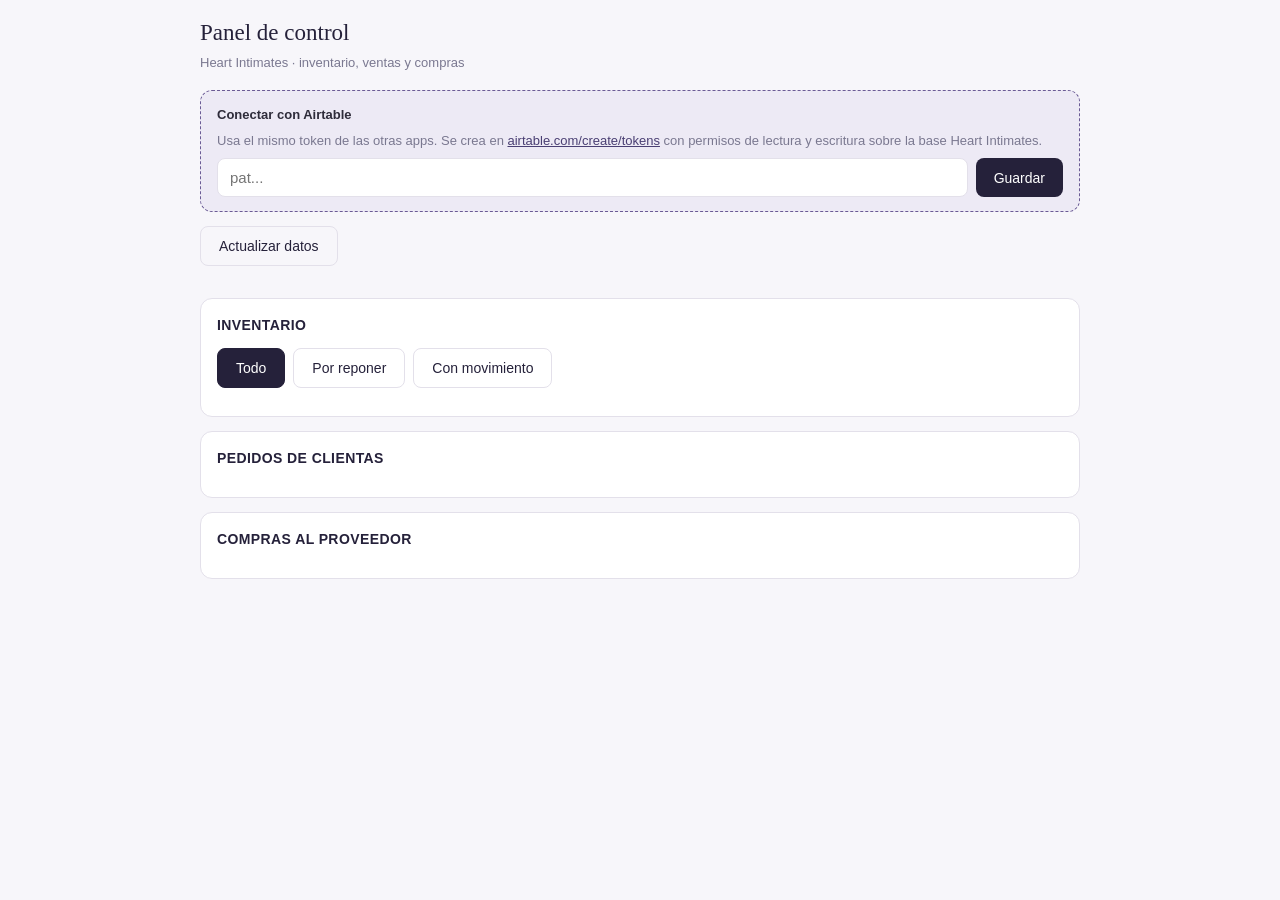
==== dashboard.html @ 81f51d05 "Add files via upload" ====
<!DOCTYPE html>
<html lang="es">
<head>
<meta charset="UTF-8">
<meta name="viewport" content="width=device-width, initial-scale=1">
<title>Heart Intimates — Panel de control</title>
<style>
  :root{
    --bg:#F7F6FA; --card:#FFF; --line:#E3E0EA; --dark:#25213A;
    --acc:#6B5B95; --acc-dk:#4A3F73; --txt:#2E2C3A; --mut:#7A7890;
    --ok:#3F7A5A; --okbg:#E4EFE8; --err:#B5504A; --errbg:#F9E7E5;
    --warn:#8A5A0E; --warnbg:#FCF0DA;
  }
  *{box-sizing:border-box}
  body{font-family:-apple-system,"Segoe UI",Roboto,sans-serif;background:var(--bg);
       color:var(--txt);margin:0;padding:16px;line-height:1.5;font-size:15px}
  .wrap{max-width:880px;margin:0 auto}
  h1{font-family:Georgia,serif;color:var(--dark);font-size:23px;margin:0 0 2px;font-weight:400}
  .sub{color:var(--mut);font-size:13px;margin:0 0 18px}
  h2{font-size:14px;font-weight:600;color:var(--dark);margin:0 0 12px;
     text-transform:uppercase;letter-spacing:.4px}
  .card{background:var(--card);border:1px solid var(--line);border-radius:12px;
        padding:16px;margin-bottom:14px}

  .msg{padding:12px;border-radius:8px;font-size:14px;margin-bottom:12px;display:none}
  .msg.ok{background:var(--okbg);color:var(--ok);display:block}
  .msg.err{background:var(--errbg);color:var(--err);display:block}
  .msg.info{background:#EDEAF5;color:var(--acc-dk);display:block}

  .config{background:#EDEAF5;border:1px dashed var(--acc);border-radius:12px;
          padding:14px 16px;margin-bottom:14px;font-size:13px}
  .config a{color:var(--acc-dk)}
  .config-row{display:flex;gap:8px;margin-top:8px}
  input{width:100%;padding:10px 12px;border:1px solid var(--line);
        border-radius:8px;font-size:15px;background:#fff}
  button{background:var(--dark);color:#fff;border:none;padding:11px 18px;
         border-radius:8px;font-size:14px;cursor:pointer}
  button:hover{background:var(--acc-dk)}
  button.alt{background:transparent;color:var(--dark);border:1px solid var(--line)}
  button.alt:hover{background:#F0EDF7}
  button.alt.on{background:var(--dark);color:#fff;border-color:var(--dark)}

  /* Tarjetas de indicadores principales */
  .kpis{display:grid;grid-template-columns:repeat(auto-fit,minmax(150px,1fr));gap:12px;margin-bottom:16px}
  .kpi{background:var(--card);border:1px solid var(--line);border-radius:12px;padding:14px 16px}
  .kpi small{display:block;color:var(--mut);font-size:12px;margin-bottom:3px}
  .kpi b{font-size:21px;color:var(--dark);font-weight:600;display:block;line-height:1.2}
  .kpi .nota{font-size:11.5px;color:var(--mut);margin-top:3px;display:block}
  .kpi.alerta b{color:var(--err)}

  table{width:100%;border-collapse:collapse;font-size:13.5px}
  th{text-align:left;padding:8px 6px;border-bottom:2px solid var(--line);
     color:var(--mut);font-weight:600;font-size:11px;text-transform:uppercase}
  th.num,td.num{text-align:right}
  td{padding:9px 6px;border-bottom:1px solid var(--line)}
  tr.bajo td{background:var(--warnbg)}
  tr.agotado td{background:var(--errbg)}
  .sku{font-family:monospace;font-size:11.5px;color:var(--mut)}
  .pill{display:inline-block;font-size:11px;padding:2px 8px;border-radius:20px;font-weight:600}
  .pill.ok{background:var(--okbg);color:var(--ok)}
  .pill.warn{background:var(--warnbg);color:var(--warn)}
  .pill.err{background:var(--errbg);color:var(--err)}
  .pill.neutro{background:#EDEAF5;color:var(--acc-dk)}

  /* Barra proporcional para comparar valores dentro de una tabla */
  .barra-bg{background:#EFEDF4;border-radius:3px;height:6px;overflow:hidden;margin-top:4px}
  .barra-fill{background:var(--acc);height:100%;border-radius:3px}
  .barra-fill.neg{background:var(--err)}

  .filtros{display:flex;gap:8px;flex-wrap:wrap;margin-bottom:12px}
  .vacio{color:var(--mut);font-size:14px;text-align:center;padding:22px}
  .scroll{overflow-x:auto}
</style>
</head>
<body>
<div class="wrap">

<h1>Panel de control</h1>
<p class="sub">Heart Intimates · inventario, ventas y compras</p>

<div id="msg" class="msg"></div>

<div id="config" class="config">
  <b>Conectar con Airtable</b> <span id="badge"></span>
  <p style="margin:6px 0 0;color:var(--mut)">
    Usa el mismo token de las otras apps. Se crea en
    <a href="https://airtable.com/create/tokens" target="_blank">airtable.com/create/tokens</a>
    con permisos de lectura y escritura sobre la base Heart Intimates.
  </p>
  <div class="config-row">
    <input id="token" type="password" placeholder="pat...">
    <button onclick="guardarToken()">Guardar</button>
  </div>
</div>

<div style="display:flex;gap:8px;margin-bottom:16px">
  <button class="alt" onclick="cargarTodo()">Actualizar datos</button>
</div>

<!-- Indicadores principales -->
<div class="kpis" id="kpis"></div>

<!-- Inventario -->
<div class="card">
  <h2>Inventario</h2>
  <div class="filtros">
    <button class="alt on" id="f-todo" onclick="filtrar('todo')">Todo</button>
    <button class="alt" id="f-reponer" onclick="filtrar('reponer')">Por reponer</button>
    <button class="alt" id="f-movimiento" onclick="filtrar('movimiento')">Con movimiento</button>
  </div>
  <div class="scroll"><div id="tabla-inv"></div></div>
</div>

<!-- Pedidos de clientas -->
<div class="card">
  <h2>Pedidos de clientas</h2>
  <div class="scroll"><div id="tabla-ped"></div></div>
</div>

<!-- Compras al proveedor -->
<div class="card">
  <h2>Compras al proveedor</h2>
  <div class="scroll"><div id="tabla-com"></div></div>
</div>

</div>

<script>
/*
  PANEL DE CONTROL
  Solo lee datos de Airtable, no escribe nada. Todos los calculos de stock,
  margen y rentabilidad vienen ya resueltos por las formulas de la base.
*/
const BASE_ID = "appBVPFSRXvHnoS96";
const T_VARIANTES = "tblmmlhQOKmrLh44m";
const T_PEDIDOS   = "tblZyQ9HNNQIRsimF";
const T_COMPRAS   = "tblum45OxxlHknTRz";

let VARIANTES = [], PEDIDOS = [], COMPRAS = [];
let filtroActual = 'todo';

function getToken(){ return localStorage.getItem('airtable_token') || ''; }

function guardarToken(){
  const t = document.getElementById('token').value.trim();
  if(!t.startsWith('pat')){ aviso('El token debe empezar con "pat".','err'); return; }
  localStorage.setItem('airtable_token', t);
  document.getElementById('token').value = '';
  actualizarBadge();
  cargarTodo();
}

function actualizarBadge(){
  const b = document.getElementById('badge');
  const cfg = document.getElementById('config');
  if(getToken()){
    b.innerHTML = '<span class="pill ok">Conectado</span>';
    cfg.style.display = 'none';
  } else {
    b.textContent = '';
    cfg.style.display = 'block';
  }
}

function aviso(txt, tipo){
  const m = document.getElementById('msg');
  m.textContent = txt;
  m.className = 'msg ' + tipo;
}

const money = n => '$' + Math.round(n||0).toLocaleString('es-CO');

// Trae todos los registros de una tabla, siguiendo la paginacion de Airtable
async function traerTodo(tabla, campos){
  let registros = [], offset = '';
  do {
    const q = '?pageSize=100' +
      campos.map(c => '&fields%5B%5D=' + encodeURIComponent(c)).join('') +
      (offset ? '&offset=' + offset : '');
    const r = await fetch(`https://api.airtable.com/v0/${BASE_ID}/${tabla}${q}`, {
      headers: { 'Authorization': 'Bearer ' + getToken() }
    });
    if(!r.ok){
      const e = await r.json().catch(()=>({}));
      throw new Error(e.error?.message || ('Error ' + r.status));
    }
    const data = await r.json();
    registros = registros.concat(data.records);
    offset = data.offset || '';
  } while(offset);
  return registros;
}

async function cargarTodo(){
  if(!getToken()){ aviso('Conecta tu token para ver los datos.','err'); return; }
  aviso('Cargando datos...','info');
  try{
    const [v, p, c] = await Promise.all([
      traerTodo(T_VARIANTES, ['SKU variante','Color','Stock disponible','Alerta stock bajo',
        'Total comprado','Total vendido','Ingresos generados','Costo invertido','Margen generado']),
      traerTodo(T_PEDIDOS, ['Numero de pedido','Cliente','Canal','Estado','Fecha',
        'Total pedido','Margen del pedido','Margen % del pedido']),
      traerTodo(T_COMPRAS, ['Numero de compra','Proveedor','Estado','Fecha del pedido','Total compra'])
    ]);
    VARIANTES = v.map(r => ({ id:r.id, ...r.fields }));
    PEDIDOS   = p.map(r => ({ id:r.id, ...r.fields }));
    COMPRAS   = c.map(r => ({ id:r.id, ...r.fields }));
    render();
    aviso('Datos actualizados.','ok');
  } catch(e){
    aviso('No se pudieron cargar los datos: ' + e.message,'err');
  }
}

function render(){
  renderKPIs();
  renderInventario();
  renderPedidos();
  renderCompras();
}

function renderKPIs(){
  const unidades  = VARIANTES.reduce((s,v)=> s + (v['Stock disponible']||0), 0);
  const invertido = VARIANTES.reduce((s,v)=> s + (v['Costo invertido']||0), 0);
  const vendido   = VARIANTES.reduce((s,v)=> s + (v['Total vendido']||0), 0);
  const comprado  = VARIANTES.reduce((s,v)=> s + (v['Total comprado']||0), 0);
  const ingresos  = VARIANTES.reduce((s,v)=> s + (v['Ingresos generados']||0), 0);
  const margen    = VARIANTES.reduce((s,v)=> s + (v['Margen generado']||0), 0);

  // Valor del inventario que aun no se ha vendido, al costo
  const valorStock = VARIANTES.reduce((s,v)=>{
    const comp = v['Total comprado']||0;
    if(!comp) return s;
    const costoUnit = (v['Costo invertido']||0) / comp;
    return s + costoUnit * (v['Stock disponible']||0);
  }, 0);

  const porReponer = VARIANTES.filter(v =>
    (v['Total comprado']||0) > 0 && (v['Stock disponible']||0) <= (v['Alerta stock bajo']||0)
  ).length;

  const rotacion = comprado ? Math.round(vendido/comprado*100) : 0;
  const margenPct = ingresos ? Math.round(margen/ingresos*100) : 0;
  const recuperado = invertido ? Math.round(ingresos/invertido*100) : 0;

  document.getElementById('kpis').innerHTML = `
    <div class="kpi"><small>Valor del inventario</small><b>${money(valorStock)}</b>
      <span class="nota">${unidades} unidades al costo</span></div>
    <div class="kpi"><small>Invertido en compras</small><b>${money(invertido)}</b>
      <span class="nota">${comprado} unidades recibidas</span></div>
    <div class="kpi"><small>Ingresos por ventas</small><b>${money(ingresos)}</b>
      <span class="nota">${recuperado}% de lo invertido</span></div>
    <div class="kpi"><small>Margen generado</small><b>${money(margen)}</b>
      <span class="nota">${margenPct}% sobre ventas</span></div>
    <div class="kpi"><small>Rotación</small><b>${rotacion}%</b>
      <span class="nota">${vendido} de ${comprado} vendidas</span></div>
    <div class="kpi ${porReponer?'alerta':''}"><small>Por reponer</small><b>${porReponer}</b>
      <span class="nota">variantes en nivel de alerta</span></div>
  `;
}

function filtrar(f){
  filtroActual = f;
  ['todo','reponer','movimiento'].forEach(x =>
    document.getElementById('f-'+x).classList.toggle('on', x===f));
  renderInventario();
}

function renderInventario(){
  let lista = [...VARIANTES];
  if(filtroActual === 'reponer'){
    lista = lista.filter(v => (v['Total comprado']||0) > 0 &&
      (v['Stock disponible']||0) <= (v['Alerta stock bajo']||0));
  } else if(filtroActual === 'movimiento'){
    lista = lista.filter(v => (v['Total comprado']||0) > 0 || (v['Total vendido']||0) > 0);
  }

  // Ordena por margen generado, de mayor a menor
  lista.sort((a,b) => (b['Margen generado']||0) - (a['Margen generado']||0));

  const cont = document.getElementById('tabla-inv');
  if(!lista.length){ cont.innerHTML = '<p class="vacio">Nada que mostrar con este filtro.</p>'; return; }

  const maxMargen = Math.max(...lista.map(v => v['Margen generado']||0), 1);

  cont.innerHTML = `<table><thead><tr>
      <th>Variante</th><th class="num">Stock</th><th class="num">Comprado</th>
      <th class="num">Vendido</th><th class="num">Ingresos</th><th class="num">Margen</th>
    </tr></thead><tbody>` +
    lista.map(v => {
      const stock = v['Stock disponible']||0;
      const comp  = v['Total comprado']||0;
      const alerta = v['Alerta stock bajo']||0;
      const margen = v['Margen generado']||0;
      const clase = comp === 0 ? '' : (stock <= 0 ? 'agotado' : (stock <= alerta ? 'bajo' : ''));
      const ancho = Math.abs(margen)/maxMargen*100;
      return `<tr class="${clase}">
        <td><b>${v['Color']||'—'}</b><div class="sku">${v['SKU variante']||''}</div></td>
        <td class="num"><b>${stock}</b>${comp && stock<=alerta ? '<div class="sku" style="color:var(--err)">reponer</div>' : ''}</td>
        <td class="num">${comp||'—'}</td>
        <td class="num">${v['Total vendido']||'—'}</td>
        <td class="num">${v['Ingresos generados'] ? money(v['Ingresos generados']) : '—'}</td>
        <td class="num">${margen ? money(margen) : '—'}
          ${margen ? `<div class="barra-bg"><div class="barra-fill ${margen<0?'neg':''}" style="width:${ancho}%"></div></div>` : ''}</td>
      </tr>`;
    }).join('') + '</tbody></table>';
}

function renderPedidos(){
  const cont = document.getElementById('tabla-ped');
  if(!PEDIDOS.length){ cont.innerHTML = '<p class="vacio">Todavía no hay pedidos registrados.</p>'; return; }

  const lista = [...PEDIDOS].sort((a,b) => (b['Fecha']||'').localeCompare(a['Fecha']||''));

  const colorEstado = e => ({
    'Nuevo':'neutro','Pago confirmado':'warn','Empacado':'warn',
    'Enviado':'ok','Entregado':'ok','Cancelado':'err'
  }[e] || 'neutro');

  cont.innerHTML = `<table><thead><tr>
      <th>Pedido</th><th>Cliente</th><th>Canal</th><th>Estado</th>
      <th class="num">Total</th><th class="num">Margen</th>
    </tr></thead><tbody>` +
    lista.map(p => {
      const pct = p['Margen % del pedido'];
      return `<tr>
        <td><b>${p['Numero de pedido']||'—'}</b><div class="sku">${p['Fecha']||''}</div></td>
        <td>${p['Cliente']||'—'}</td>
        <td>${p['Canal']||'—'}</td>
        <td><span class="pill ${colorEstado(p['Estado'])}">${p['Estado']||'—'}</span></td>
        <td class="num">${money(p['Total pedido'])}</td>
        <td class="num">${money(p['Margen del pedido'])}
          ${pct ? `<div class="sku">${Math.round(pct)}%</div>` : ''}</td>
      </tr>`;
    }).join('') + '</tbody></table>';
}

function renderCompras(){
  const cont = document.getElementById('tabla-com');
  if(!COMPRAS.length){ cont.innerHTML = '<p class="vacio">Todavía no hay compras registradas.</p>'; return; }

  const lista = [...COMPRAS].sort((a,b) =>
    (b['Fecha del pedido']||'').localeCompare(a['Fecha del pedido']||''));

  const colorEstado = e => ({
    'Cotizado':'neutro','Pedido':'warn','Pagado':'warn',
    'Recibido':'ok','Cancelado':'err'
  }[e] || 'neutro');

  cont.innerHTML = `<table><thead><tr>
      <th>Compra</th><th>Proveedor</th><th>Estado</th><th class="num">Total</th>
    </tr></thead><tbody>` +
    lista.map(c => `<tr>
      <td><b>${c['Numero de compra']||'—'}</b><div class="sku">${c['Fecha del pedido']||''}</div></td>
      <td>${c['Proveedor']||'—'}</td>
      <td><span class="pill ${colorEstado(c['Estado'])}">${c['Estado']||'—'}</span></td>
      <td class="num">${money(c['Total compra'])}</td>
    </tr>`).join('') + '</tbody></table>';
}

actualizarBadge();
if(getToken()) cargarTodo();
</script>
</body>
</html>
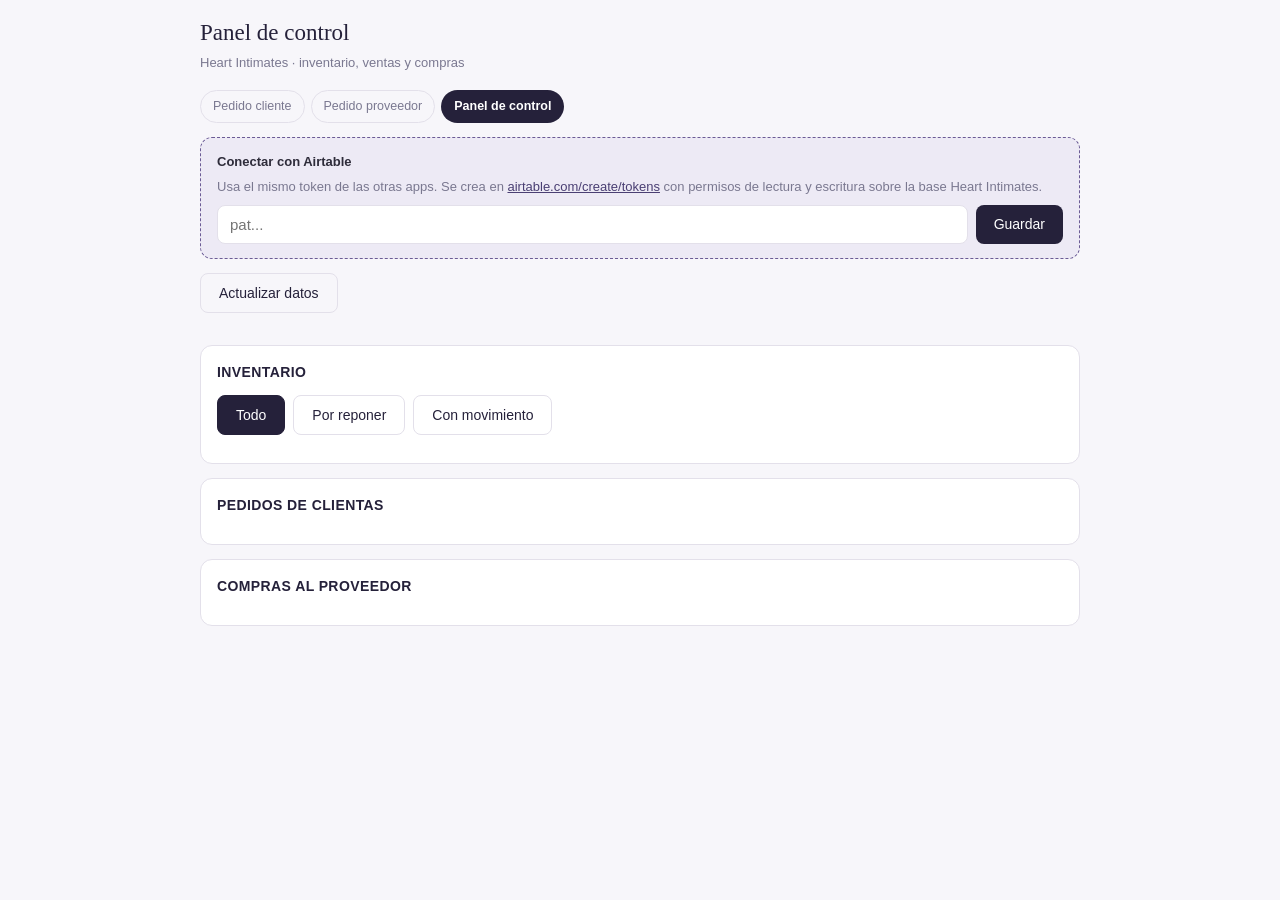
==== commit df46aa6a: "Add files via upload" ====
--- a/dashboard.html
+++ b/dashboard.html
@@ -70,6 +70,10 @@
   .filtros{display:flex;gap:8px;flex-wrap:wrap;margin-bottom:12px}
   .vacio{color:var(--mut);font-size:14px;text-align:center;padding:22px}
   .scroll{overflow-x:auto}
+  .nav{display:flex;gap:6px;margin-bottom:14px;flex-wrap:wrap}
+  .nav a{font-size:12.5px;padding:6px 12px;border-radius:20px;text-decoration:none;
+         border:1px solid var(--line);color:var(--mut)}
+  .nav a.activo{background:var(--dark,var(--plum));color:#fff;border-color:transparent;font-weight:600}
 </style>
 </head>
 <body>
@@ -77,6 +81,7 @@
 
 <h1>Panel de control</h1>
 <p class="sub">Heart Intimates · inventario, ventas y compras</p>
+<div class="nav"><a href="index.html">Pedido cliente</a><a href="pedido-proveedor.html">Pedido proveedor</a><a href="dashboard.html" class="activo">Panel de control</a></div>
 
 <div id="msg" class="msg"></div>
 
@@ -330,7 +335,7 @@
         <td><span class="pill ${colorEstado(p['Estado'])}">${p['Estado']||'—'}</span></td>
         <td class="num">${money(p['Total pedido'])}</td>
         <td class="num">${money(p['Margen del pedido'])}
-          ${pct ? `<div class="sku">${Math.round(pct)}%</div>` : ''}</td>
+          ${pct ? `<div class="sku">${Math.round(pct*100)}%</div>` : ''}</td>
       </tr>`;
     }).join('') + '</tbody></table>';
 }
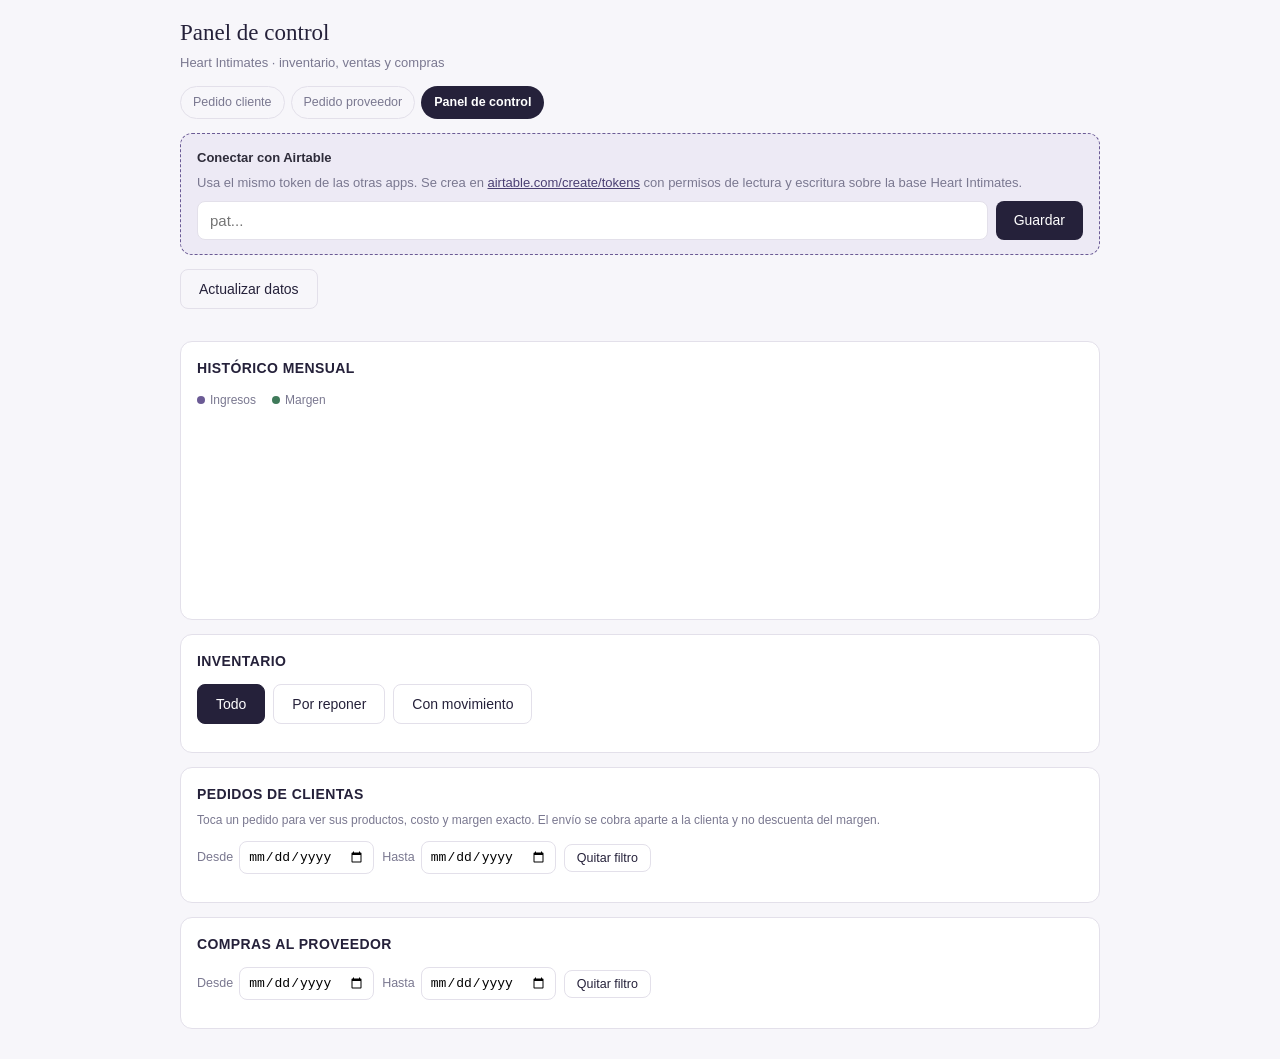
==== commit 4160db81: "Add files via upload" ====
--- a/dashboard.html
+++ b/dashboard.html
@@ -14,13 +14,18 @@
   *{box-sizing:border-box}
   body{font-family:-apple-system,"Segoe UI",Roboto,sans-serif;background:var(--bg);
        color:var(--txt);margin:0;padding:16px;line-height:1.5;font-size:15px}
-  .wrap{max-width:880px;margin:0 auto}
+  .wrap{max-width:920px;margin:0 auto}
   h1{font-family:Georgia,serif;color:var(--dark);font-size:23px;margin:0 0 2px;font-weight:400}
-  .sub{color:var(--mut);font-size:13px;margin:0 0 18px}
+  .sub{color:var(--mut);font-size:13px;margin:0 0 14px}
   h2{font-size:14px;font-weight:600;color:var(--dark);margin:0 0 12px;
      text-transform:uppercase;letter-spacing:.4px}
   .card{background:var(--card);border:1px solid var(--line);border-radius:12px;
         padding:16px;margin-bottom:14px}
+
+  .nav{display:flex;gap:6px;margin-bottom:14px;flex-wrap:wrap}
+  .nav a{font-size:12.5px;padding:6px 12px;border-radius:20px;text-decoration:none;
+         border:1px solid var(--line);color:var(--mut)}
+  .nav a.activo{background:var(--dark);color:#fff;border-color:transparent;font-weight:600}
 
   .msg{padding:12px;border-radius:8px;font-size:14px;margin-bottom:12px;display:none}
   .msg.ok{background:var(--okbg);color:var(--ok);display:block}
@@ -39,14 +44,19 @@
   button.alt{background:transparent;color:var(--dark);border:1px solid var(--line)}
   button.alt:hover{background:#F0EDF7}
   button.alt.on{background:var(--dark);color:#fff;border-color:var(--dark)}
-
-  /* Tarjetas de indicadores principales */
+  button.mini{width:auto;padding:6px 12px;font-size:12.5px}
+
   .kpis{display:grid;grid-template-columns:repeat(auto-fit,minmax(150px,1fr));gap:12px;margin-bottom:16px}
   .kpi{background:var(--card);border:1px solid var(--line);border-radius:12px;padding:14px 16px}
   .kpi small{display:block;color:var(--mut);font-size:12px;margin-bottom:3px}
   .kpi b{font-size:21px;color:var(--dark);font-weight:600;display:block;line-height:1.2}
   .kpi .nota{font-size:11.5px;color:var(--mut);margin-top:3px;display:block}
   .kpi.alerta b{color:var(--err)}
+
+  .grafico-cont{overflow-x:auto}
+  .grafico-leyenda{display:flex;gap:16px;font-size:12px;color:var(--mut);margin-bottom:8px}
+  .grafico-leyenda span{display:flex;align-items:center;gap:5px}
+  .dot{width:8px;height:8px;border-radius:50%;display:inline-block}
 
   table{width:100%;border-collapse:collapse;font-size:13.5px}
   th{text-align:left;padding:8px 6px;border-bottom:2px solid var(--line);
@@ -62,18 +72,23 @@
   .pill.err{background:var(--errbg);color:var(--err)}
   .pill.neutro{background:#EDEAF5;color:var(--acc-dk)}
 
-  /* Barra proporcional para comparar valores dentro de una tabla */
   .barra-bg{background:#EFEDF4;border-radius:3px;height:6px;overflow:hidden;margin-top:4px}
   .barra-fill{background:var(--acc);height:100%;border-radius:3px}
   .barra-fill.neg{background:var(--err)}
 
-  .filtros{display:flex;gap:8px;flex-wrap:wrap;margin-bottom:12px}
+  .filtros{display:flex;gap:8px;flex-wrap:wrap;margin-bottom:12px;align-items:center}
+  .filtros .fecha{display:flex;gap:6px;align-items:center;font-size:12.5px;color:var(--mut)}
+  .filtros .fecha input{width:auto;padding:7px 8px;font-size:13px}
   .vacio{color:var(--mut);font-size:14px;text-align:center;padding:22px}
   .scroll{overflow-x:auto}
-  .nav{display:flex;gap:6px;margin-bottom:14px;flex-wrap:wrap}
-  .nav a{font-size:12.5px;padding:6px 12px;border-radius:20px;text-decoration:none;
-         border:1px solid var(--line);color:var(--mut)}
-  .nav a.activo{background:var(--dark,var(--plum));color:#fff;border-color:transparent;font-weight:600}
+
+  .fila-pedido{cursor:pointer}
+  .fila-pedido:hover td{background:#F9F8FC}
+  .detalle-pedido td{background:#FAFAFC;padding:0}
+  .detalle-pedido table{margin:6px 10px 10px}
+  .detalle-pedido th{font-size:10px}
+  .chev{display:inline-block;transition:transform .15s;color:var(--mut);margin-right:4px}
+  .chev.abierto{transform:rotate(90deg)}
 </style>
 </head>
 <body>
@@ -81,7 +96,11 @@
 
 <h1>Panel de control</h1>
 <p class="sub">Heart Intimates · inventario, ventas y compras</p>
-<div class="nav"><a href="index.html">Pedido cliente</a><a href="pedido-proveedor.html">Pedido proveedor</a><a href="dashboard.html" class="activo">Panel de control</a></div>
+<div class="nav">
+  <a href="index.html">Pedido cliente</a>
+  <a href="pedido-proveedor.html">Pedido proveedor</a>
+  <a href="dashboard.html" class="activo">Panel de control</a>
+</div>
 
 <div id="msg" class="msg"></div>
 
@@ -102,10 +121,17 @@
   <button class="alt" onclick="cargarTodo()">Actualizar datos</button>
 </div>
 
-<!-- Indicadores principales -->
 <div class="kpis" id="kpis"></div>
 
-<!-- Inventario -->
+<div class="card">
+  <h2>Histórico mensual</h2>
+  <div class="grafico-leyenda">
+    <span><i class="dot" style="background:var(--acc)"></i> Ingresos</span>
+    <span><i class="dot" style="background:var(--ok)"></i> Margen</span>
+  </div>
+  <div class="grafico-cont"><svg id="grafico" width="100%" height="180"></svg></div>
+</div>
+
 <div class="card">
   <h2>Inventario</h2>
   <div class="filtros">
@@ -116,33 +142,42 @@
   <div class="scroll"><div id="tabla-inv"></div></div>
 </div>
 
-<!-- Pedidos de clientas -->
 <div class="card">
   <h2>Pedidos de clientas</h2>
+  <p style="font-size:12px;color:var(--mut);margin:-6px 0 12px">
+    Toca un pedido para ver sus productos, costo y margen exacto. El envío se cobra
+    aparte a la clienta y no descuenta del margen.
+  </p>
+  <div class="filtros">
+    <div class="fecha">Desde <input type="date" id="ped-desde" onchange="renderPedidos()"></div>
+    <div class="fecha">Hasta <input type="date" id="ped-hasta" onchange="renderPedidos()"></div>
+    <button class="alt mini" onclick="limpiarFechas('ped')">Quitar filtro</button>
+  </div>
   <div class="scroll"><div id="tabla-ped"></div></div>
 </div>
 
-<!-- Compras al proveedor -->
 <div class="card">
   <h2>Compras al proveedor</h2>
+  <div class="filtros">
+    <div class="fecha">Desde <input type="date" id="com-desde" onchange="renderCompras()"></div>
+    <div class="fecha">Hasta <input type="date" id="com-hasta" onchange="renderCompras()"></div>
+    <button class="alt mini" onclick="limpiarFechas('com')">Quitar filtro</button>
+  </div>
   <div class="scroll"><div id="tabla-com"></div></div>
 </div>
 
 </div>
 
 <script>
-/*
-  PANEL DE CONTROL
-  Solo lee datos de Airtable, no escribe nada. Todos los calculos de stock,
-  margen y rentabilidad vienen ya resueltos por las formulas de la base.
-*/
 const BASE_ID = "appBVPFSRXvHnoS96";
 const T_VARIANTES = "tblmmlhQOKmrLh44m";
 const T_PEDIDOS   = "tblZyQ9HNNQIRsimF";
 const T_COMPRAS   = "tblum45OxxlHknTRz";
-
-let VARIANTES = [], PEDIDOS = [], COMPRAS = [];
+const T_DETALLE_VENTA = "tblOrV8Cva3DDxb09";
+
+let VARIANTES = [], PEDIDOS = [], COMPRAS = [], DETALLE_VENTA = [];
 let filtroActual = 'todo';
+let pedidoAbierto = null;
 
 function getToken(){ return localStorage.getItem('airtable_token') || ''; }
 
@@ -175,7 +210,6 @@
 
 const money = n => '$' + Math.round(n||0).toLocaleString('es-CO');
 
-// Trae todos los registros de una tabla, siguiendo la paginacion de Airtable
 async function traerTodo(tabla, campos){
   let registros = [], offset = '';
   do {
@@ -196,20 +230,29 @@
   return registros;
 }
 
+function limpiarFechas(prefijo){
+  document.getElementById(prefijo+'-desde').value = '';
+  document.getElementById(prefijo+'-hasta').value = '';
+  prefijo === 'ped' ? renderPedidos() : renderCompras();
+}
+
 async function cargarTodo(){
   if(!getToken()){ aviso('Conecta tu token para ver los datos.','err'); return; }
   aviso('Cargando datos...','info');
   try{
-    const [v, p, c] = await Promise.all([
+    const [v, p, c, d] = await Promise.all([
       traerTodo(T_VARIANTES, ['SKU variante','Color','Stock disponible','Alerta stock bajo',
-        'Total comprado','Total vendido','Ingresos generados','Costo invertido','Margen generado']),
-      traerTodo(T_PEDIDOS, ['Numero de pedido','Cliente','Canal','Estado','Fecha',
-        'Total pedido','Margen del pedido','Margen % del pedido']),
-      traerTodo(T_COMPRAS, ['Numero de compra','Proveedor','Estado','Fecha del pedido','Total compra'])
+        'Total comprado','Total vendido','Ingresos generados','Costo invertido',
+        'Margen generado','Costo unitario promedio']),
+      traerTodo(T_PEDIDOS, ['Numero de pedido','Cliente','Contacto','Canal','Estado','Fecha',
+        'Costo de envio','Total pedido','Margen del pedido','Margen % del pedido']),
+      traerTodo(T_COMPRAS, ['Numero de compra','Proveedor','Estado','Fecha del pedido','Total compra']),
+      traerTodo(T_DETALLE_VENTA, ['Linea','Cantidad','Precio unitario','Pedido','Variante'])
     ]);
     VARIANTES = v.map(r => ({ id:r.id, ...r.fields }));
     PEDIDOS   = p.map(r => ({ id:r.id, ...r.fields }));
     COMPRAS   = c.map(r => ({ id:r.id, ...r.fields }));
+    DETALLE_VENTA = d.map(r => ({ id:r.id, ...r.fields }));
     render();
     aviso('Datos actualizados.','ok');
   } catch(e){
@@ -219,6 +262,7 @@
 
 function render(){
   renderKPIs();
+  renderGrafico();
   renderInventario();
   renderPedidos();
   renderCompras();
@@ -232,7 +276,6 @@
   const ingresos  = VARIANTES.reduce((s,v)=> s + (v['Ingresos generados']||0), 0);
   const margen    = VARIANTES.reduce((s,v)=> s + (v['Margen generado']||0), 0);
 
-  // Valor del inventario que aun no se ha vendido, al costo
   const valorStock = VARIANTES.reduce((s,v)=>{
     const comp = v['Total comprado']||0;
     if(!comp) return s;
@@ -264,6 +307,47 @@
   `;
 }
 
+function renderGrafico(){
+  const meses = {};
+  PEDIDOS.forEach(p => {
+    if(!p['Fecha'] || p['Estado'] === 'Cancelado') return;
+    const mes = p['Fecha'].slice(0,7);
+    meses[mes] ||= { ingresos:0, margen:0 };
+    meses[mes].ingresos += p['Total pedido']||0;
+    meses[mes].margen   += p['Margen del pedido']||0;
+  });
+
+  const claves = Object.keys(meses).sort();
+  const svg = document.getElementById('grafico');
+
+  if(!claves.length){
+    svg.innerHTML = '<text x="10" y="90" fill="var(--mut)" font-size="13">Todavía no hay pedidos con fecha para graficar.</text>';
+    return;
+  }
+
+  const alturaMax = 130, base = 150, anchoGrupo = 70, pad = 20;
+  const maxVal = Math.max(...claves.map(k => meses[k].ingresos), 1);
+  const nombreMes = k => {
+    const partes = k.split('-');
+    const a = partes[0], m = partes[1];
+    const nombres = ['Ene','Feb','Mar','Abr','May','Jun','Jul','Ago','Sep','Oct','Nov','Dic'];
+    return nombres[+m-1] + ' ' + a.slice(2);
+  };
+
+  let x = pad, partes = [];
+  claves.forEach(k => {
+    const hIng = Math.round(meses[k].ingresos / maxVal * alturaMax);
+    const hMar = Math.round(Math.max(meses[k].margen,0) / maxVal * alturaMax);
+    partes.push('<rect x="'+x+'" y="'+(base-hIng)+'" width="22" height="'+hIng+'" fill="var(--acc)" rx="3"/>' +
+      '<rect x="'+(x+26)+'" y="'+(base-hMar)+'" width="22" height="'+hMar+'" fill="var(--ok)" rx="3"/>' +
+      '<text x="'+(x+24)+'" y="'+(base+16)+'" text-anchor="middle" font-size="11" fill="var(--mut)">'+nombreMes(k)+'</text>');
+    x += anchoGrupo;
+  });
+
+  svg.setAttribute('viewBox', '0 0 ' + (x+pad) + ' 175');
+  svg.innerHTML = partes.join('');
+}
+
 function filtrar(f){
   filtroActual = f;
   ['todo','reponer','movimiento'].forEach(x =>
@@ -280,7 +364,6 @@
     lista = lista.filter(v => (v['Total comprado']||0) > 0 || (v['Total vendido']||0) > 0);
   }
 
-  // Ordena por margen generado, de mayor a menor
   lista.sort((a,b) => (b['Margen generado']||0) - (a['Margen generado']||0));
 
   const cont = document.getElementById('tabla-inv');
@@ -288,10 +371,10 @@
 
   const maxMargen = Math.max(...lista.map(v => v['Margen generado']||0), 1);
 
-  cont.innerHTML = `<table><thead><tr>
-      <th>Variante</th><th class="num">Stock</th><th class="num">Comprado</th>
-      <th class="num">Vendido</th><th class="num">Ingresos</th><th class="num">Margen</th>
-    </tr></thead><tbody>` +
+  cont.innerHTML = '<table><thead><tr>' +
+      '<th>Variante</th><th class="num">Stock</th><th class="num">Comprado</th>' +
+      '<th class="num">Vendido</th><th class="num">Ingresos</th><th class="num">Margen</th>' +
+    '</tr></thead><tbody>' +
     lista.map(v => {
       const stock = v['Stock disponible']||0;
       const comp  = v['Total comprado']||0;
@@ -299,44 +382,96 @@
       const margen = v['Margen generado']||0;
       const clase = comp === 0 ? '' : (stock <= 0 ? 'agotado' : (stock <= alerta ? 'bajo' : ''));
       const ancho = Math.abs(margen)/maxMargen*100;
-      return `<tr class="${clase}">
-        <td><b>${v['Color']||'—'}</b><div class="sku">${v['SKU variante']||''}</div></td>
-        <td class="num"><b>${stock}</b>${comp && stock<=alerta ? '<div class="sku" style="color:var(--err)">reponer</div>' : ''}</td>
-        <td class="num">${comp||'—'}</td>
-        <td class="num">${v['Total vendido']||'—'}</td>
-        <td class="num">${v['Ingresos generados'] ? money(v['Ingresos generados']) : '—'}</td>
-        <td class="num">${margen ? money(margen) : '—'}
-          ${margen ? `<div class="barra-bg"><div class="barra-fill ${margen<0?'neg':''}" style="width:${ancho}%"></div></div>` : ''}</td>
-      </tr>`;
+      return '<tr class="'+clase+'">' +
+        '<td><b>'+(v['Color']||'—')+'</b><div class="sku">'+(v['SKU variante']||'')+'</div></td>' +
+        '<td class="num"><b>'+stock+'</b>'+(comp && stock<=alerta ? '<div class="sku" style="color:var(--err)">reponer</div>' : '')+'</td>' +
+        '<td class="num">'+(comp||'—')+'</td>' +
+        '<td class="num">'+(v['Total vendido']||'—')+'</td>' +
+        '<td class="num">'+(v['Ingresos generados'] ? money(v['Ingresos generados']) : '—')+'</td>' +
+        '<td class="num">'+(margen ? money(margen) : '—') +
+          (margen ? '<div class="barra-bg"><div class="barra-fill '+(margen<0?'neg':'')+'" style="width:'+ancho+'%"></div></div>' : '')+'</td>' +
+      '</tr>';
     }).join('') + '</tbody></table>';
+}
+
+function dentroDeRango(fecha, desde, hasta){
+  if(!fecha) return !desde && !hasta;
+  if(desde && fecha < desde) return false;
+  if(hasta && fecha > hasta) return false;
+  return true;
+}
+
+function colorEstadoPedido(e){
+  return { 'Nuevo':'neutro','Pago confirmado':'warn','Empacado':'warn',
+    'Enviado':'ok','Entregado':'ok','Cancelado':'err' }[e] || 'neutro';
+}
+
+function toggleDetalle(id){
+  pedidoAbierto = pedidoAbierto === id ? null : id;
+  renderPedidos();
 }
 
 function renderPedidos(){
   const cont = document.getElementById('tabla-ped');
   if(!PEDIDOS.length){ cont.innerHTML = '<p class="vacio">Todavía no hay pedidos registrados.</p>'; return; }
 
-  const lista = [...PEDIDOS].sort((a,b) => (b['Fecha']||'').localeCompare(a['Fecha']||''));
-
-  const colorEstado = e => ({
-    'Nuevo':'neutro','Pago confirmado':'warn','Empacado':'warn',
-    'Enviado':'ok','Entregado':'ok','Cancelado':'err'
-  }[e] || 'neutro');
-
-  cont.innerHTML = `<table><thead><tr>
-      <th>Pedido</th><th>Cliente</th><th>Canal</th><th>Estado</th>
-      <th class="num">Total</th><th class="num">Margen</th>
-    </tr></thead><tbody>` +
+  const desde = document.getElementById('ped-desde').value;
+  const hasta = document.getElementById('ped-hasta').value;
+  let lista = PEDIDOS.filter(p => dentroDeRango(p['Fecha'], desde, hasta));
+  lista.sort((a,b) => (b['Fecha']||'').localeCompare(a['Fecha']||''));
+
+  if(!lista.length){ cont.innerHTML = '<p class="vacio">Ningún pedido en ese rango de fechas.</p>'; return; }
+
+  cont.innerHTML = '<table><thead><tr>' +
+      '<th></th><th>Pedido</th><th>Cliente</th><th>Canal</th><th>Estado</th>' +
+      '<th class="num">Total</th><th class="num">Margen</th>' +
+    '</tr></thead><tbody>' +
     lista.map(p => {
       const pct = p['Margen % del pedido'];
-      return `<tr>
-        <td><b>${p['Numero de pedido']||'—'}</b><div class="sku">${p['Fecha']||''}</div></td>
-        <td>${p['Cliente']||'—'}</td>
-        <td>${p['Canal']||'—'}</td>
-        <td><span class="pill ${colorEstado(p['Estado'])}">${p['Estado']||'—'}</span></td>
-        <td class="num">${money(p['Total pedido'])}</td>
-        <td class="num">${money(p['Margen del pedido'])}
-          ${pct ? `<div class="sku">${Math.round(pct*100)}%</div>` : ''}</td>
-      </tr>`;
+      const abierto = pedidoAbierto === p.id;
+      const lineas = DETALLE_VENTA.filter(d => (d['Pedido']||[]).includes(p.id));
+
+      const filasDetalle = lineas.map(d => {
+        const varId = (d['Variante']||[])[0];
+        const variante = VARIANTES.find(v => v.id === varId);
+        const costoUnit = variante ? (variante['Costo unitario promedio']||0) : 0;
+        const cant = d['Cantidad']||0;
+        const precio = d['Precio unitario']||0;
+        const margenLinea = (precio - costoUnit) * cant;
+        const nombreLinea = (d['Linea']||'').replace(/^\S+-L\d+\s*/, '');
+        return '<tr>' +
+          '<td>'+nombreLinea+'</td>' +
+          '<td class="num">'+cant+'</td>' +
+          '<td class="num">'+money(costoUnit)+'</td>' +
+          '<td class="num">'+money(precio)+'</td>' +
+          '<td class="num">'+money(margenLinea)+'</td>' +
+        '</tr>';
+      }).join('');
+
+      const notaEnvio = p['Costo de envio']
+        ? '<p style="font-size:11.5px;color:var(--mut);margin:0 10px 10px">Envío cobrado a la clienta: '+money(p['Costo de envio'])+' (no afecta el margen)</p>'
+        : '';
+
+      const filaDetalle = abierto ? (
+        '<tr class="detalle-pedido"><td colspan="7">' +
+        '<table><thead><tr>' +
+          '<th>Producto</th><th class="num">Cant.</th><th class="num">Costo</th>' +
+          '<th class="num">Precio</th><th class="num">Margen</th>' +
+        '</tr></thead><tbody>' + (filasDetalle || '<tr><td colspan="5" class="vacio">Sin líneas registradas</td></tr>') + '</tbody></table>' +
+        notaEnvio +
+        '</td></tr>'
+      ) : '';
+
+      return '<tr class="fila-pedido" onclick="toggleDetalle(&quot;'+p.id+'&quot;)">' +
+        '<td><span class="chev '+(abierto?'abierto':'')+'">›</span></td>' +
+        '<td><b>'+(p['Numero de pedido']||'—')+'</b><div class="sku">'+(p['Fecha']||'')+'</div></td>' +
+        '<td>'+(p['Cliente']||'—')+'</td>' +
+        '<td>'+(p['Canal']||'—')+'</td>' +
+        '<td><span class="pill '+colorEstadoPedido(p['Estado'])+'">'+(p['Estado']||'—')+'</span></td>' +
+        '<td class="num">'+money(p['Total pedido'])+'</td>' +
+        '<td class="num">'+money(p['Margen del pedido']) +
+          (pct ? '<div class="sku">'+Math.round(pct*100)+'%</div>' : '')+'</td>' +
+      '</tr>' + filaDetalle;
     }).join('') + '</tbody></table>';
 }
 
@@ -344,23 +479,27 @@
   const cont = document.getElementById('tabla-com');
   if(!COMPRAS.length){ cont.innerHTML = '<p class="vacio">Todavía no hay compras registradas.</p>'; return; }
 
-  const lista = [...COMPRAS].sort((a,b) =>
-    (b['Fecha del pedido']||'').localeCompare(a['Fecha del pedido']||''));
+  const desde = document.getElementById('com-desde').value;
+  const hasta = document.getElementById('com-hasta').value;
+  let lista = COMPRAS.filter(c => dentroDeRango(c['Fecha del pedido'], desde, hasta));
+  lista.sort((a,b) => (b['Fecha del pedido']||'').localeCompare(a['Fecha del pedido']||''));
+
+  if(!lista.length){ cont.innerHTML = '<p class="vacio">Ninguna compra en ese rango de fechas.</p>'; return; }
 
   const colorEstado = e => ({
     'Cotizado':'neutro','Pedido':'warn','Pagado':'warn',
     'Recibido':'ok','Cancelado':'err'
   }[e] || 'neutro');
 
-  cont.innerHTML = `<table><thead><tr>
-      <th>Compra</th><th>Proveedor</th><th>Estado</th><th class="num">Total</th>
-    </tr></thead><tbody>` +
-    lista.map(c => `<tr>
-      <td><b>${c['Numero de compra']||'—'}</b><div class="sku">${c['Fecha del pedido']||''}</div></td>
-      <td>${c['Proveedor']||'—'}</td>
-      <td><span class="pill ${colorEstado(c['Estado'])}">${c['Estado']||'—'}</span></td>
-      <td class="num">${money(c['Total compra'])}</td>
-    </tr>`).join('') + '</tbody></table>';
+  cont.innerHTML = '<table><thead><tr>' +
+      '<th>Compra</th><th>Proveedor</th><th>Estado</th><th class="num">Total</th>' +
+    '</tr></thead><tbody>' +
+    lista.map(c => '<tr>' +
+      '<td><b>'+(c['Numero de compra']||'—')+'</b><div class="sku">'+(c['Fecha del pedido']||'')+'</div></td>' +
+      '<td>'+(c['Proveedor']||'—')+'</td>' +
+      '<td><span class="pill '+colorEstado(c['Estado'])+'">'+(c['Estado']||'—')+'</span></td>' +
+      '<td class="num">'+money(c['Total compra'])+'</td>' +
+    '</tr>').join('') + '</tbody></table>';
 }
 
 actualizarBadge();
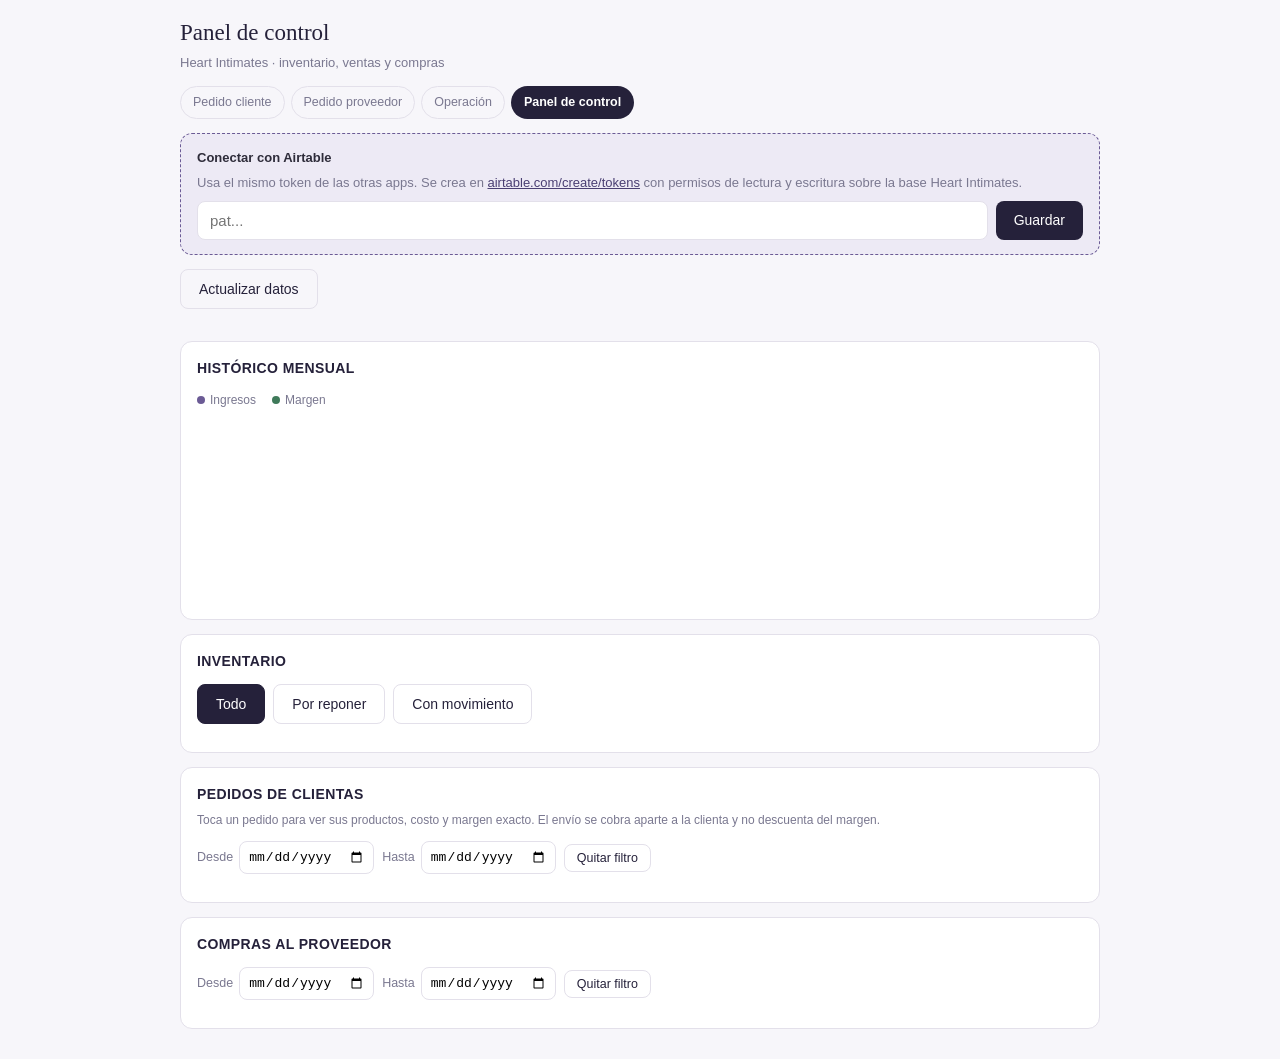
==== commit 2d0a149a: "Add files via upload" ====
--- a/dashboard.html
+++ b/dashboard.html
@@ -99,6 +99,7 @@
 <div class="nav">
   <a href="index.html">Pedido cliente</a>
   <a href="pedido-proveedor.html">Pedido proveedor</a>
+  <a href="operacion.html">Operación</a>
   <a href="dashboard.html" class="activo">Panel de control</a>
 </div>
 
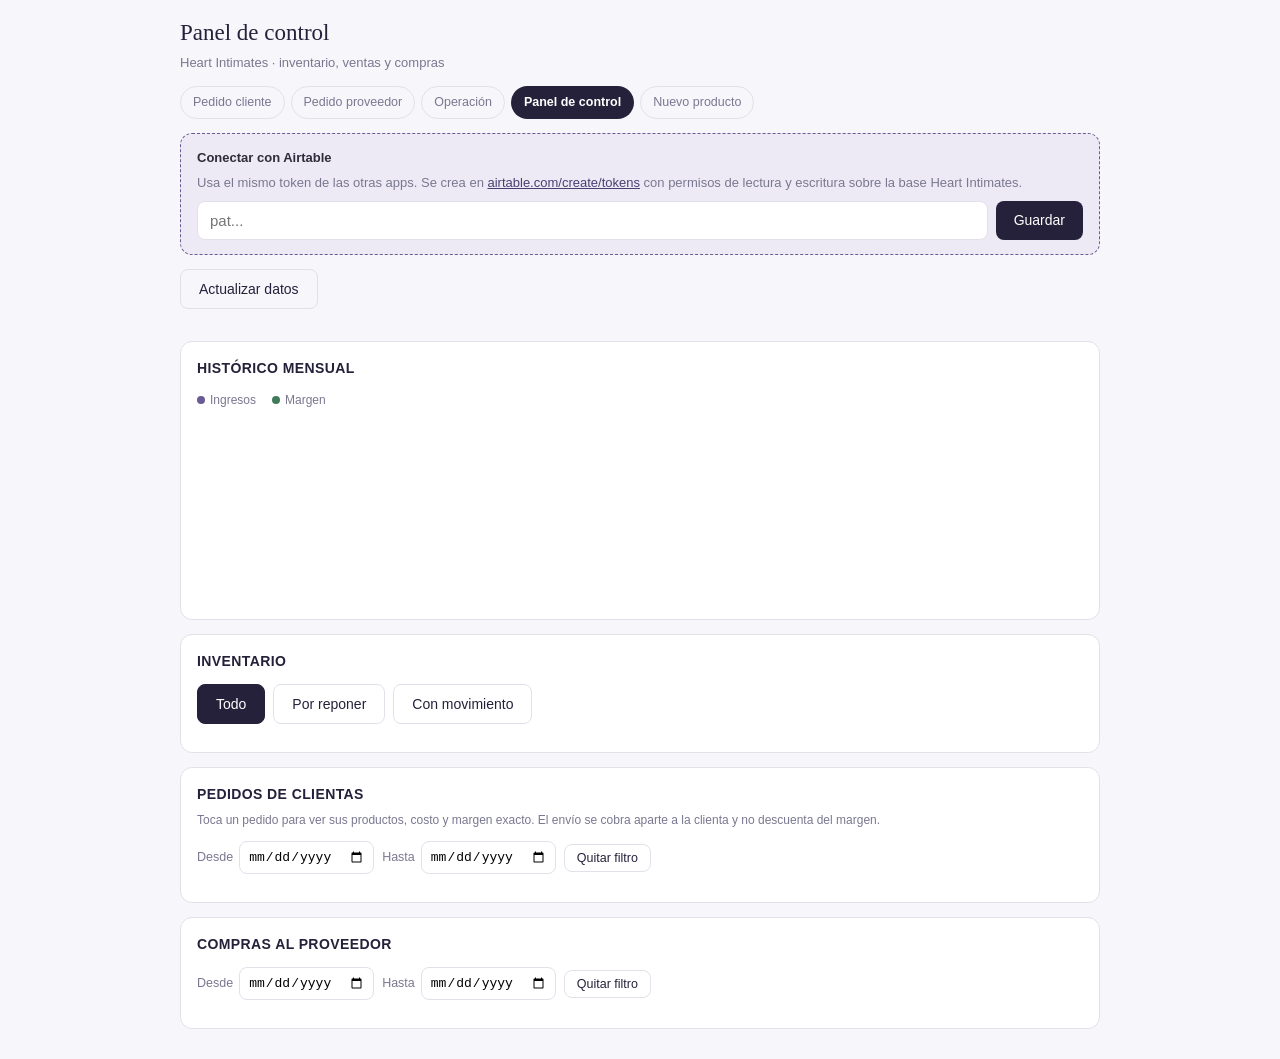
==== commit 8b032895: "Add files via upload" ====
--- a/dashboard.html
+++ b/dashboard.html
@@ -101,7 +101,8 @@
   <a href="pedido-proveedor.html">Pedido proveedor</a>
   <a href="operacion.html">Operación</a>
   <a href="dashboard.html" class="activo">Panel de control</a>
-</div>
+<a href="nuevo-producto.html">Nuevo producto</a>
+  </div>
 
 <div id="msg" class="msg"></div>
 
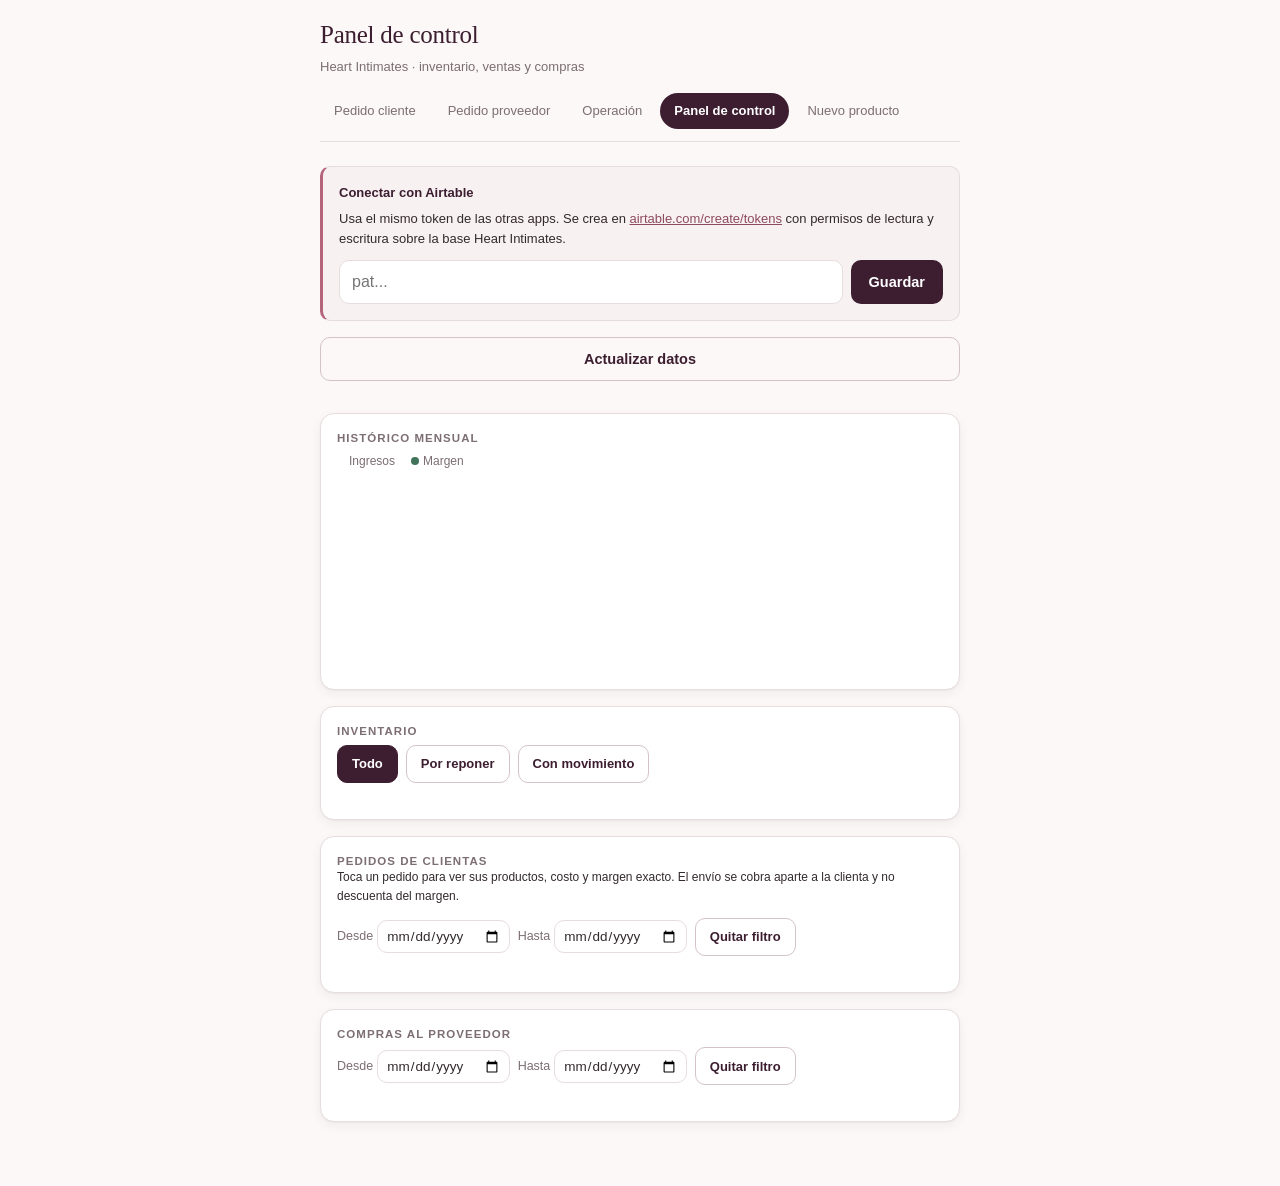
==== commit 659b9db2: "Add files via upload" ====
--- a/dashboard.html
+++ b/dashboard.html
@@ -4,94 +4,9 @@
 <meta charset="UTF-8">
 <meta name="viewport" content="width=device-width, initial-scale=1">
 <title>Heart Intimates — Panel de control</title>
-<style>
-  :root{
-    --bg:#F7F6FA; --card:#FFF; --line:#E3E0EA; --dark:#25213A;
-    --acc:#6B5B95; --acc-dk:#4A3F73; --txt:#2E2C3A; --mut:#7A7890;
-    --ok:#3F7A5A; --okbg:#E4EFE8; --err:#B5504A; --errbg:#F9E7E5;
-    --warn:#8A5A0E; --warnbg:#FCF0DA;
-  }
-  *{box-sizing:border-box}
-  body{font-family:-apple-system,"Segoe UI",Roboto,sans-serif;background:var(--bg);
-       color:var(--txt);margin:0;padding:16px;line-height:1.5;font-size:15px}
-  .wrap{max-width:920px;margin:0 auto}
-  h1{font-family:Georgia,serif;color:var(--dark);font-size:23px;margin:0 0 2px;font-weight:400}
-  .sub{color:var(--mut);font-size:13px;margin:0 0 14px}
-  h2{font-size:14px;font-weight:600;color:var(--dark);margin:0 0 12px;
-     text-transform:uppercase;letter-spacing:.4px}
-  .card{background:var(--card);border:1px solid var(--line);border-radius:12px;
-        padding:16px;margin-bottom:14px}
-
-  .nav{display:flex;gap:6px;margin-bottom:14px;flex-wrap:wrap}
-  .nav a{font-size:12.5px;padding:6px 12px;border-radius:20px;text-decoration:none;
-         border:1px solid var(--line);color:var(--mut)}
-  .nav a.activo{background:var(--dark);color:#fff;border-color:transparent;font-weight:600}
-
-  .msg{padding:12px;border-radius:8px;font-size:14px;margin-bottom:12px;display:none}
-  .msg.ok{background:var(--okbg);color:var(--ok);display:block}
-  .msg.err{background:var(--errbg);color:var(--err);display:block}
-  .msg.info{background:#EDEAF5;color:var(--acc-dk);display:block}
-
-  .config{background:#EDEAF5;border:1px dashed var(--acc);border-radius:12px;
-          padding:14px 16px;margin-bottom:14px;font-size:13px}
-  .config a{color:var(--acc-dk)}
-  .config-row{display:flex;gap:8px;margin-top:8px}
-  input{width:100%;padding:10px 12px;border:1px solid var(--line);
-        border-radius:8px;font-size:15px;background:#fff}
-  button{background:var(--dark);color:#fff;border:none;padding:11px 18px;
-         border-radius:8px;font-size:14px;cursor:pointer}
-  button:hover{background:var(--acc-dk)}
-  button.alt{background:transparent;color:var(--dark);border:1px solid var(--line)}
-  button.alt:hover{background:#F0EDF7}
-  button.alt.on{background:var(--dark);color:#fff;border-color:var(--dark)}
-  button.mini{width:auto;padding:6px 12px;font-size:12.5px}
-
-  .kpis{display:grid;grid-template-columns:repeat(auto-fit,minmax(150px,1fr));gap:12px;margin-bottom:16px}
-  .kpi{background:var(--card);border:1px solid var(--line);border-radius:12px;padding:14px 16px}
-  .kpi small{display:block;color:var(--mut);font-size:12px;margin-bottom:3px}
-  .kpi b{font-size:21px;color:var(--dark);font-weight:600;display:block;line-height:1.2}
-  .kpi .nota{font-size:11.5px;color:var(--mut);margin-top:3px;display:block}
-  .kpi.alerta b{color:var(--err)}
-
-  .grafico-cont{overflow-x:auto}
-  .grafico-leyenda{display:flex;gap:16px;font-size:12px;color:var(--mut);margin-bottom:8px}
-  .grafico-leyenda span{display:flex;align-items:center;gap:5px}
-  .dot{width:8px;height:8px;border-radius:50%;display:inline-block}
-
-  table{width:100%;border-collapse:collapse;font-size:13.5px}
-  th{text-align:left;padding:8px 6px;border-bottom:2px solid var(--line);
-     color:var(--mut);font-weight:600;font-size:11px;text-transform:uppercase}
-  th.num,td.num{text-align:right}
-  td{padding:9px 6px;border-bottom:1px solid var(--line)}
-  tr.bajo td{background:var(--warnbg)}
-  tr.agotado td{background:var(--errbg)}
-  .sku{font-family:monospace;font-size:11.5px;color:var(--mut)}
-  .pill{display:inline-block;font-size:11px;padding:2px 8px;border-radius:20px;font-weight:600}
-  .pill.ok{background:var(--okbg);color:var(--ok)}
-  .pill.warn{background:var(--warnbg);color:var(--warn)}
-  .pill.err{background:var(--errbg);color:var(--err)}
-  .pill.neutro{background:#EDEAF5;color:var(--acc-dk)}
-
-  .barra-bg{background:#EFEDF4;border-radius:3px;height:6px;overflow:hidden;margin-top:4px}
-  .barra-fill{background:var(--acc);height:100%;border-radius:3px}
-  .barra-fill.neg{background:var(--err)}
-
-  .filtros{display:flex;gap:8px;flex-wrap:wrap;margin-bottom:12px;align-items:center}
-  .filtros .fecha{display:flex;gap:6px;align-items:center;font-size:12.5px;color:var(--mut)}
-  .filtros .fecha input{width:auto;padding:7px 8px;font-size:13px}
-  .vacio{color:var(--mut);font-size:14px;text-align:center;padding:22px}
-  .scroll{overflow-x:auto}
-
-  .fila-pedido{cursor:pointer}
-  .fila-pedido:hover td{background:#F9F8FC}
-  .detalle-pedido td{background:#FAFAFC;padding:0}
-  .detalle-pedido table{margin:6px 10px 10px}
-  .detalle-pedido th{font-size:10px}
-  .chev{display:inline-block;transition:transform .15s;color:var(--mut);margin-right:4px}
-  .chev.abierto{transform:rotate(90deg)}
-</style>
+<link rel="stylesheet" href="estilo.css">
 </head>
-<body>
+<body class="app-dashboard">
 <div class="wrap">
 
 <h1>Panel de control</h1>
@@ -176,10 +91,12 @@
 const T_PEDIDOS   = "tblZyQ9HNNQIRsimF";
 const T_COMPRAS   = "tblum45OxxlHknTRz";
 const T_DETALLE_VENTA = "tblOrV8Cva3DDxb09";
-
-let VARIANTES = [], PEDIDOS = [], COMPRAS = [], DETALLE_VENTA = [];
+const T_DETALLE_COMPRA = "tblhSZbhVHlwEospg";
+
+let VARIANTES = [], PEDIDOS = [], COMPRAS = [], DETALLE_VENTA = [], DETALLE_COMPRA = [];
 let filtroActual = 'todo';
 let pedidoAbierto = null;
+let compraAbierta = null;
 
 function getToken(){ return localStorage.getItem('airtable_token') || ''; }
 
@@ -242,19 +159,22 @@
   if(!getToken()){ aviso('Conecta tu token para ver los datos.','err'); return; }
   aviso('Cargando datos...','info');
   try{
-    const [v, p, c, d] = await Promise.all([
+    const [v, p, c, d, dc] = await Promise.all([
       traerTodo(T_VARIANTES, ['SKU variante','Color','Stock disponible','Alerta stock bajo',
-        'Total comprado','Total vendido','Ingresos generados','Costo invertido',
-        'Margen generado','Costo unitario promedio']),
+        'Total comprado','Vendido confirmado','Ingresos generados','Costo invertido',
+        'Margen generado','Costo unitario promedio','Stock fisico','Total reservado',
+        'Encargado por clientas']),
       traerTodo(T_PEDIDOS, ['Numero de pedido','Cliente','Contacto','Canal','Estado','Fecha',
         'Costo de envio','Total pedido','Margen del pedido','Margen % del pedido']),
       traerTodo(T_COMPRAS, ['Numero de compra','Proveedor','Estado','Fecha del pedido','Total compra']),
-      traerTodo(T_DETALLE_VENTA, ['Linea','Cantidad','Precio unitario','Pedido','Variante'])
+      traerTodo(T_DETALLE_VENTA, ['Linea','Cantidad','Precio unitario','Pedido','Variante']),
+      traerTodo(T_DETALLE_COMPRA, ['Linea','Cantidad','Costo unitario','Recibido','Compra','Variante'])
     ]);
     VARIANTES = v.map(r => ({ id:r.id, ...r.fields }));
     PEDIDOS   = p.map(r => ({ id:r.id, ...r.fields }));
     COMPRAS   = c.map(r => ({ id:r.id, ...r.fields }));
     DETALLE_VENTA = d.map(r => ({ id:r.id, ...r.fields }));
+    DETALLE_COMPRA = dc.map(r => ({ id:r.id, ...r.fields }));
     render();
     aviso('Datos actualizados.','ok');
   } catch(e){
@@ -273,7 +193,7 @@
 function renderKPIs(){
   const unidades  = VARIANTES.reduce((s,v)=> s + (v['Stock disponible']||0), 0);
   const invertido = VARIANTES.reduce((s,v)=> s + (v['Costo invertido']||0), 0);
-  const vendido   = VARIANTES.reduce((s,v)=> s + (v['Total vendido']||0), 0);
+  const vendido   = VARIANTES.reduce((s,v)=> s + (v['Vendido confirmado']||0), 0);
   const comprado  = VARIANTES.reduce((s,v)=> s + (v['Total comprado']||0), 0);
   const ingresos  = VARIANTES.reduce((s,v)=> s + (v['Ingresos generados']||0), 0);
   const margen    = VARIANTES.reduce((s,v)=> s + (v['Margen generado']||0), 0);
@@ -284,6 +204,9 @@
     const costoUnit = (v['Costo invertido']||0) / comp;
     return s + costoUnit * (v['Stock disponible']||0);
   }, 0);
+
+  const encargos = VARIANTES.reduce((s,v)=> s + (v['Encargado por clientas']||0), 0);
+  const reservadas = VARIANTES.reduce((s,v)=> s + (v['Total reservado']||0), 0);
 
   const porReponer = VARIANTES.filter(v =>
     (v['Total comprado']||0) > 0 && (v['Stock disponible']||0) <= (v['Alerta stock bajo']||0)
@@ -306,6 +229,10 @@
       <span class="nota">${vendido} de ${comprado} vendidas</span></div>
     <div class="kpi ${porReponer?'alerta':''}"><small>Por reponer</small><b>${porReponer}</b>
       <span class="nota">variantes en nivel de alerta</span></div>
+    <div class="kpi ${encargos?'alerta':''}"><small>Encargado por clientas</small><b>${encargos}</b>
+      <span class="nota">unidades por pedir al proveedor</span></div>
+    <div class="kpi"><small>Reservado</small><b>${reservadas}</b>
+      <span class="nota">en pedidos sin pagar</span></div>
   `;
 }
 
@@ -363,7 +290,7 @@
     lista = lista.filter(v => (v['Total comprado']||0) > 0 &&
       (v['Stock disponible']||0) <= (v['Alerta stock bajo']||0));
   } else if(filtroActual === 'movimiento'){
-    lista = lista.filter(v => (v['Total comprado']||0) > 0 || (v['Total vendido']||0) > 0);
+    lista = lista.filter(v => (v['Total comprado']||0) > 0 || (v['Vendido confirmado']||0) > 0);
   }
 
   lista.sort((a,b) => (b['Margen generado']||0) - (a['Margen generado']||0));
@@ -374,7 +301,8 @@
   const maxMargen = Math.max(...lista.map(v => v['Margen generado']||0), 1);
 
   cont.innerHTML = '<table><thead><tr>' +
-      '<th>Variante</th><th class="num">Stock</th><th class="num">Comprado</th>' +
+      '<th>Variante</th><th class="num">Disp.</th><th class="num">Reserv.</th>' +
+      '<th class="num">Encarg.</th><th class="num">Comprado</th>' +
       '<th class="num">Vendido</th><th class="num">Ingresos</th><th class="num">Margen</th>' +
     '</tr></thead><tbody>' +
     lista.map(v => {
@@ -382,13 +310,17 @@
       const comp  = v['Total comprado']||0;
       const alerta = v['Alerta stock bajo']||0;
       const margen = v['Margen generado']||0;
-      const clase = comp === 0 ? '' : (stock <= 0 ? 'agotado' : (stock <= alerta ? 'bajo' : ''));
+      const reservado = v['Total reservado']||0;
+      const encargado = v['Encargado por clientas']||0;
+      const clase = encargado > 0 ? 'agotado' : (comp === 0 ? '' : (stock <= 0 ? 'agotado' : (stock <= alerta ? 'bajo' : '')));
       const ancho = Math.abs(margen)/maxMargen*100;
       return '<tr class="'+clase+'">' +
         '<td><b>'+(v['Color']||'—')+'</b><div class="sku">'+(v['SKU variante']||'')+'</div></td>' +
-        '<td class="num"><b>'+stock+'</b>'+(comp && stock<=alerta ? '<div class="sku" style="color:var(--err)">reponer</div>' : '')+'</td>' +
+        '<td class="num"><b>'+stock+'</b>'+(comp && stock<=alerta ? '<div class="sku" style="color:var(--error)">reponer</div>' : '')+'</td>' +
+        '<td class="num">'+(reservado||'—')+'</td>' +
+        '<td class="num">'+(encargado ? '<b style="color:var(--error)">'+encargado+'</b>' : '—')+'</td>' +
         '<td class="num">'+(comp||'—')+'</td>' +
-        '<td class="num">'+(v['Total vendido']||'—')+'</td>' +
+        '<td class="num">'+(v['Vendido confirmado']||'—')+'</td>' +
         '<td class="num">'+(v['Ingresos generados'] ? money(v['Ingresos generados']) : '—')+'</td>' +
         '<td class="num">'+(margen ? money(margen) : '—') +
           (margen ? '<div class="barra-bg"><div class="barra-fill '+(margen<0?'neg':'')+'" style="width:'+ancho+'%"></div></div>' : '')+'</td>' +
@@ -440,7 +372,7 @@
         const cant = d['Cantidad']||0;
         const precio = d['Precio unitario']||0;
         const margenLinea = (precio - costoUnit) * cant;
-        const nombreLinea = (d['Linea']||'').replace(/^\S+-L\d+\s*/, '');
+        const nombreLinea = varId ? nombreVariante(varId) : (d['Linea']||'').replace(/^\S+-L\d+\s*/, '');
         return '<tr>' +
           '<td>'+nombreLinea+'</td>' +
           '<td class="num">'+cant+'</td>' +
@@ -477,6 +409,18 @@
     }).join('') + '</tbody></table>';
 }
 
+function toggleCompra(id){
+  compraAbierta = compraAbierta === id ? null : id;
+  renderCompras();
+}
+
+// Busca el nombre legible de una variante a partir de su id
+function nombreVariante(varId){
+  const v = VARIANTES.find(x => x.id === varId);
+  if(!v) return '—';
+  return (v['SKU variante'] || '').replace(/^SET-/,'').replace(/-/g,' ').toLowerCase();
+}
+
 function renderCompras(){
   const cont = document.getElementById('tabla-com');
   if(!COMPRAS.length){ cont.innerHTML = '<p class="vacio">Todavía no hay compras registradas.</p>'; return; }
@@ -494,14 +438,45 @@
   }[e] || 'neutro');
 
   cont.innerHTML = '<table><thead><tr>' +
-      '<th>Compra</th><th>Proveedor</th><th>Estado</th><th class="num">Total</th>' +
+      '<th></th><th>Compra</th><th>Proveedor</th><th>Estado</th><th class="num">Total</th>' +
     '</tr></thead><tbody>' +
-    lista.map(c => '<tr>' +
-      '<td><b>'+(c['Numero de compra']||'—')+'</b><div class="sku">'+(c['Fecha del pedido']||'')+'</div></td>' +
-      '<td>'+(c['Proveedor']||'—')+'</td>' +
-      '<td><span class="pill '+colorEstado(c['Estado'])+'">'+(c['Estado']||'—')+'</span></td>' +
-      '<td class="num">'+money(c['Total compra'])+'</td>' +
-    '</tr>').join('') + '</tbody></table>';
+    lista.map(c => {
+      const abierta = compraAbierta === c.id;
+      const lineas = DETALLE_COMPRA.filter(d => (d['Compra']||[]).includes(c.id));
+
+      const filasDetalle = lineas.map(d => {
+        const varId = (d['Variante']||[])[0];
+        const cant = d['Cantidad']||0;
+        const costo = d['Costo unitario']||0;
+        return '<tr>' +
+          '<td>' + (d['Variante'] ? nombreVariante(varId) : (d['Linea']||'').replace(/^\S+-L\d+\s*/,'')) + '</td>' +
+          '<td class="num">'+cant+'</td>' +
+          '<td class="num">'+money(costo)+'</td>' +
+          '<td class="num">'+money(cant*costo)+'</td>' +
+          '<td>' + (d['Recibido']
+            ? '<span class="pill ok">Recibido</span>'
+            : '<span class="pill warn">Pendiente</span>') + '</td>' +
+        '</tr>';
+      }).join('');
+
+      const filaDetalle = abierta ? (
+        '<tr class="detalle-pedido"><td colspan="5">' +
+        '<table><thead><tr>' +
+          '<th>Variante</th><th class="num">Cant.</th><th class="num">Costo</th>' +
+          '<th class="num">Subtotal</th><th>Estado</th>' +
+        '</tr></thead><tbody>' +
+        (filasDetalle || '<tr><td colspan="5" class="vacio">Sin líneas registradas</td></tr>') +
+        '</tbody></table></td></tr>'
+      ) : '';
+
+      return '<tr class="fila-pedido" onclick="toggleCompra(&quot;'+c.id+'&quot;)">' +
+        '<td><span class="chev '+(abierta?'abierto':'')+'">›</span></td>' +
+        '<td><b>'+(c['Numero de compra']||'—')+'</b><div class="sku">'+(c['Fecha del pedido']||'')+'</div></td>' +
+        '<td>'+(c['Proveedor']||'—')+'</td>' +
+        '<td><span class="pill '+colorEstado(c['Estado'])+'">'+(c['Estado']||'—')+'</span></td>' +
+        '<td class="num">'+money(c['Total compra'])+'</td>' +
+      '</tr>' + filaDetalle;
+    }).join('') + '</tbody></table>';
 }
 
 actualizarBadge();
--- a/estilo.css
+++ b/estilo.css
@@ -0,0 +1,591 @@
+/*
+  HEART INTIMATES — Sistema de diseño compartido
+  Una sola hoja para las cinco apps. Editar aquí cambia todo el sistema.
+
+  Criterio: la marca es lencería, pero estas son herramientas de trabajo que
+  se usan en el celular entre mensajes de Instagram. Refinado en tipografía y
+  color, pero sin decoración: números legibles, botones grandes, cero adorno
+  que estorbe. Antes cada app tenía su propio color de acento y parecían
+  cinco productos distintos; ahora comparten una sola paleta y solo se
+  diferencian por la pestaña activa.
+*/
+
+:root{
+  /* Tinta y papel */
+  --tinta:#3D1E30;          /* ciruela profundo: títulos y texto fuerte */
+  --tinta-media:#6B4C5A;    /* texto secundario con color */
+  --papel:#FBF8F7;          /* fondo general, cálido sin ser crema */
+  --superficie:#FFFFFF;     /* tarjetas */
+  --superficie-2:#F7F1F2;   /* zonas hundidas, filas alternas */
+  --linea:#E7DCDE;          /* bordes */
+  --linea-fuerte:#D4C3C7;
+
+  /* Acento de marca */
+  --rosa:#B5657A;
+  --rosa-claro:#F2E2E6;
+  --rosa-oscuro:#8E4A5E;
+
+  /* Texto */
+  --texto:#332A2D;
+  --texto-suave:#7C6E72;
+  --texto-tenue:#A79A9E;
+
+  /* Estados: apagados a propósito, para que no compitan con el contenido */
+  --ok:#41725A;      --ok-fondo:#E4EFE8;
+  --alerta:#8A6115;  --alerta-fondo:#FBF0DA;
+  --error:#A94F49;   --error-fondo:#F8E6E4;
+  --info:#3F5D82;    --info-fondo:#E7EEF6;
+
+  /* Escala de espaciado */
+  --e1:4px; --e2:8px; --e3:12px; --e4:16px; --e5:24px; --e6:32px; --e7:48px;
+
+  --radio:10px;
+  --radio-g:14px;
+  --sombra:0 1px 2px rgba(61,30,48,.04), 0 4px 12px rgba(61,30,48,.05);
+
+  --serif:Georgia, 'Times New Roman', serif;
+  --sans:-apple-system, BlinkMacSystemFont, 'Segoe UI', Roboto, sans-serif;
+}
+
+*{box-sizing:border-box}
+
+html{ -webkit-text-size-adjust:100%; }
+
+body{
+  font-family:var(--sans);
+  background:var(--papel);
+  color:var(--texto);
+  margin:0;
+  padding:var(--e4) var(--e4) var(--e7);
+  line-height:1.55;
+  font-size:15px;
+  -webkit-font-smoothing:antialiased;
+}
+body.con-barra{ padding-bottom:104px; }
+
+.wrap{ max-width:640px; margin:0 auto; }
+.wrap.ancho{ max-width:920px; }
+
+/* ---------- Encabezado y navegación ---------- */
+
+h1{
+  font-family:var(--serif);
+  font-weight:400;
+  color:var(--tinta);
+  font-size:25px;
+  letter-spacing:-.01em;
+  margin:0 0 2px;
+}
+.sub{ color:var(--texto-suave); font-size:13px; margin:0 0 var(--e4); }
+
+.nav{
+  display:flex; gap:var(--e1); flex-wrap:wrap;
+  margin:0 0 var(--e5);
+  padding-bottom:var(--e3);
+  border-bottom:1px solid var(--linea);
+}
+.nav a{
+  font-size:13px; padding:7px 13px; border-radius:999px;
+  text-decoration:none; color:var(--texto-suave);
+  border:1px solid transparent;
+  transition:background .12s, color .12s;
+}
+.nav a:hover{ background:var(--superficie-2); color:var(--tinta); }
+.nav a.activo{
+  background:var(--tinta); color:#fff; font-weight:600;
+}
+.nav a:focus-visible{ outline:2px solid var(--rosa); outline-offset:2px; }
+
+/* ---------- Tarjetas y secciones ---------- */
+
+.card{
+  background:var(--superficie);
+  border:1px solid var(--linea);
+  border-radius:var(--radio-g);
+  padding:var(--e4) var(--e4) var(--e5);
+  margin-bottom:var(--e4);
+  box-shadow:var(--sombra);
+}
+
+h2{
+  font-family:var(--sans);
+  font-size:11.5px; font-weight:700;
+  color:var(--texto-suave);
+  text-transform:uppercase; letter-spacing:.09em;
+  margin:0 0 var(--e1);
+}
+.h2nota, .nota-seccion, .leyenda{
+  font-size:12.5px; color:var(--texto-suave);
+  margin:0 0 var(--e4); line-height:1.5;
+}
+
+/* ---------- Formularios ---------- */
+
+label{
+  font-size:12.5px; color:var(--texto-suave);
+  display:block; margin-bottom:var(--e1); font-weight:500;
+}
+input, select, textarea{
+  width:100%;
+  padding:11px var(--e3);
+  border:1px solid var(--linea);
+  border-radius:var(--radio);
+  font-size:16px;              /* 16px evita que el celular haga zoom al enfocar */
+  font-family:inherit;
+  background:var(--superficie);
+  color:var(--texto);
+  margin-bottom:var(--e3);
+  transition:border-color .12s, box-shadow .12s;
+}
+textarea{ resize:vertical; min-height:72px; }
+input:focus, select:focus, textarea:focus{
+  outline:none;
+  border-color:var(--rosa);
+  box-shadow:0 0 0 3px var(--rosa-claro);
+}
+input[type=file]{ padding:9px; font-size:13.5px; background:var(--superficie-2); }
+input[type=checkbox]{ width:auto; margin:0; }
+
+/* ---------- Botones ---------- */
+
+button{
+  background:var(--tinta); color:#fff; border:none;
+  padding:12px 18px; border-radius:var(--radio);
+  font-size:14.5px; font-weight:600; font-family:inherit;
+  cursor:pointer; width:100%;
+  min-height:44px;                /* alcanzable con el pulgar */
+  transition:background .12s, opacity .12s;
+}
+button:hover{ background:var(--rosa-oscuro); }
+button:active{ transform:translateY(1px); }
+button:disabled{ opacity:.45; cursor:not-allowed; }
+button:focus-visible{ outline:2px solid var(--rosa); outline-offset:2px; }
+
+button.alt{ background:transparent; color:var(--tinta); border:1px solid var(--linea-fuerte); }
+button.alt:hover{ background:var(--superficie-2); }
+button.alt.on{ background:var(--tinta); color:#fff; border-color:var(--tinta); }
+
+button.verde{ background:var(--ok); }
+button.verde:hover{ background:#345C48; }
+
+button.mini{ width:auto; padding:8px 13px; font-size:13px; min-height:38px; }
+button.peligro{ background:transparent; color:var(--error); border:1px solid var(--linea-fuerte); }
+button.peligro:hover{ background:var(--error-fondo); }
+
+.botonera{ display:flex; gap:var(--e2); flex-wrap:wrap; align-items:center; }
+
+/* ---------- Avisos ---------- */
+
+.msg{
+  padding:var(--e3) var(--e4); border-radius:var(--radio);
+  font-size:13.5px; margin-bottom:var(--e3);
+  display:none; white-space:pre-line; line-height:1.5;
+  border:1px solid transparent;
+}
+.msg.ok   { background:var(--ok-fondo);    color:var(--ok);    border-color:#C9DFD1; display:block; }
+.msg.err  { background:var(--error-fondo); color:var(--error); border-color:#EFCCC8; display:block; }
+.msg.info { background:var(--info-fondo);  color:var(--info);  border-color:#CFDCEC; display:block; }
+
+/* ---------- Panel de conexión (token) ---------- */
+
+.config{
+  background:var(--superficie-2);
+  border:1px solid var(--linea);
+  border-left:3px solid var(--rosa);
+  border-radius:var(--radio);
+  padding:var(--e4);
+  margin-bottom:var(--e4);
+  font-size:13px;
+}
+.config b{ color:var(--tinta); }
+.config p{ margin:var(--e2) 0 0; color:var(--texto-suave); line-height:1.5; }
+.config a{ color:var(--rosa-oscuro); }
+.config code{ background:var(--rosa-claro); padding:1px 5px; border-radius:4px; font-size:11.5px; }
+.config-row{ display:flex; gap:var(--e2); margin-top:var(--e3); }
+.config-row input{ margin-bottom:0; }
+.config-row button{ width:auto; white-space:nowrap; }
+
+.badge-ok{
+  display:inline-block; background:var(--ok-fondo); color:var(--ok);
+  font-size:11.5px; font-weight:600; padding:3px 10px; border-radius:999px;
+  margin-left:var(--e2);
+}
+
+/* ---------- Etiquetas de estado ---------- */
+
+.pill{
+  display:inline-block; font-size:11px; font-weight:600;
+  padding:3px 9px; border-radius:999px; white-space:nowrap;
+}
+.pill.neutro, .pill.entregado{ background:var(--superficie-2); color:var(--texto-suave); }
+.pill.nuevo, .pill.info{ background:var(--info-fondo); color:var(--info); }
+.pill.pago, .pill.empacado, .pill.warn{ background:var(--alerta-fondo); color:var(--alerta); }
+.pill.enviado, .pill.ok{ background:var(--ok-fondo); color:var(--ok); }
+.pill.err{ background:var(--error-fondo); color:var(--error); }
+
+/* ---------- Catálogo colapsable (apps de pedido) ---------- */
+
+.set{
+  border:1px solid var(--linea);
+  border-radius:var(--radio);
+  margin-bottom:var(--e2);
+  overflow:hidden;
+  background:var(--superficie);
+}
+.set[open]{ border-color:var(--linea-fuerte); }
+.set summary{
+  list-style:none; cursor:pointer;
+  padding:var(--e3) var(--e4);
+  display:flex; justify-content:space-between; align-items:center; gap:var(--e3);
+  font-weight:600; color:var(--tinta); font-size:14.5px;
+  min-height:48px;
+}
+.set summary::-webkit-details-marker{ display:none }
+.set summary:hover{ background:var(--superficie-2); }
+.set summary .count, .set summary .meta{
+  font-weight:400; color:var(--texto-suave); font-size:12.5px;
+}
+.set summary .meta{ display:block; margin-top:1px; }
+.set summary .chev{
+  color:var(--texto-tenue); font-size:13px;
+  transition:transform .15s; flex-shrink:0;
+}
+.set[open] summary .chev{ transform:rotate(90deg); }
+.filas{ padding:0 var(--e4) var(--e3); }
+
+.alerta-set{
+  background:var(--alerta-fondo); color:var(--alerta);
+  font-size:10.5px; font-weight:700; padding:2px 8px;
+  border-radius:999px; margin-left:var(--e2); white-space:nowrap;
+}
+
+/* Fila de producto: foto, datos, cantidad */
+.fila{
+  display:grid; gap:var(--e3);
+  align-items:center;
+  padding:var(--e3) 0;
+  border-top:1px solid var(--linea);
+}
+.fila:first-child{ border-top:none; }
+.fila.activa{
+  background:var(--rosa-claro);
+  margin:0 calc(-1 * var(--e4));
+  padding:var(--e3) var(--e4);
+  border-radius:var(--radio);
+  border-top-color:transparent;
+}
+body.app-cliente .fila{ grid-template-columns:58px 1fr 66px; }
+body.app-proveedor .fila{ grid-template-columns:52px 1fr 62px 62px; }
+
+.thumb{
+  width:100%; aspect-ratio:3/4; object-fit:cover;
+  border-radius:var(--radio); border:1px solid var(--linea);
+  background:var(--superficie-2); cursor:zoom-in; display:block;
+}
+.thumb-off{
+  width:100%; aspect-ratio:3/4; border-radius:var(--radio);
+  border:1px dashed var(--linea-fuerte); background:var(--superficie-2);
+  display:flex; align-items:center; justify-content:center;
+  font-size:10px; color:var(--texto-tenue); text-align:center; padding:3px;
+}
+
+.info{ min-width:0; }
+.info b{
+  display:block; font-size:14.5px; color:var(--texto);
+  font-weight:600; margin-bottom:3px;
+}
+.info small{ font-size:12px; color:var(--texto-suave); }
+.info-linea{ display:flex; align-items:center; gap:var(--e2); flex-wrap:wrap; }
+
+/* Precio y costo editables */
+.precio-edit, .costo-edit{
+  width:84px; padding:8px var(--e2); margin:0;
+  text-align:right; font-size:14px; font-weight:600;
+  color:var(--tinta); border:1px solid var(--linea);
+  border-radius:8px; font-variant-numeric:tabular-nums;
+}
+.precio-edit.editado, .costo-edit.editado{
+  border-color:var(--rosa); background:var(--rosa-claro); color:var(--rosa-oscuro);
+}
+.cant{
+  width:100%; padding:10px var(--e1); margin:0;
+  text-align:center; font-size:16px; font-weight:600;
+  border:1px solid var(--linea); border-radius:8px;
+  font-variant-numeric:tabular-nums;
+}
+.cant.con-valor{ border-color:var(--rosa); background:var(--rosa-claro); color:var(--rosa-oscuro); }
+
+/* Disponibilidad */
+.stock-badge{
+  display:inline-block; font-size:10.5px; font-weight:700;
+  padding:2px 8px; border-radius:999px; white-space:nowrap;
+}
+.stock-badge.ok{ background:var(--ok-fondo); color:var(--ok); }
+.stock-badge.bajo{ background:var(--alerta-fondo); color:var(--alerta); }
+.stock-badge.agotado{ background:var(--error-fondo); color:var(--error); }
+
+.stock{ text-align:center; font-size:11.5px; line-height:1.25; }
+.stock b{ display:block; font-size:16px; color:var(--tinta); font-variant-numeric:tabular-nums; }
+.stock small{ color:var(--texto-suave); }
+.stock.bajo b, .stock.bajo small{ color:var(--error); }
+.stock.bajo small{ font-weight:700; }
+.stock.encargo b{ color:var(--error); }
+.stock.encargo small{ color:var(--error); font-weight:700; }
+
+/* ---------- Barra fija inferior ---------- */
+
+.barra{
+  position:fixed; left:0; right:0; bottom:0;
+  background:rgba(255,255,255,.97);
+  backdrop-filter:blur(8px);
+  border-top:1px solid var(--linea);
+  padding:var(--e3) var(--e4);
+  padding-bottom:calc(var(--e3) + env(safe-area-inset-bottom));
+  z-index:50;
+}
+.barra-inner{
+  max-width:640px; margin:0 auto;
+  display:flex; align-items:center; gap:var(--e3);
+}
+.barra-tot{ flex:1; min-width:0; }
+.barra-tot small{ display:block; color:var(--texto-suave); font-size:12px; }
+.barra-tot b{
+  font-size:21px; color:var(--tinta);
+  font-variant-numeric:tabular-nums; letter-spacing:-.01em;
+}
+.barra-tot .sobre{ color:var(--error); }
+.barra button{ width:auto; padding:13px 20px; white-space:nowrap; }
+
+/* ---------- Visor de foto ampliada ---------- */
+
+.lupa{
+  position:fixed; inset:0; background:rgba(61,30,48,.9);
+  display:none; align-items:center; justify-content:center;
+  z-index:99; padding:var(--e4); cursor:zoom-out;
+}
+.lupa img{ max-width:100%; max-height:88vh; border-radius:var(--radio-g); }
+
+/* ---------- Indicadores del panel ---------- */
+
+.kpis{
+  display:grid; grid-template-columns:repeat(auto-fit,minmax(148px,1fr));
+  gap:var(--e3); margin-bottom:var(--e4);
+}
+.kpi{
+  background:var(--superficie); border:1px solid var(--linea);
+  border-radius:var(--radio-g); padding:var(--e3) var(--e4);
+  box-shadow:var(--sombra);
+}
+.kpi small{ display:block; color:var(--texto-suave); font-size:11.5px; margin-bottom:3px; }
+.kpi b{
+  font-size:22px; color:var(--tinta); font-weight:600;
+  display:block; line-height:1.15; font-variant-numeric:tabular-nums;
+  letter-spacing:-.015em;
+}
+.kpi .nota{ font-size:11.5px; color:var(--texto-tenue); margin-top:3px; display:block; }
+.kpi.alerta b{ color:var(--error); }
+
+/* Tarjetas de conteo (página de operación) */
+.resumen{
+  display:grid; grid-template-columns:repeat(auto-fit,minmax(126px,1fr));
+  gap:var(--e2); margin-bottom:var(--e4);
+}
+.rcard{
+  background:var(--superficie); border:1px solid var(--linea);
+  border-radius:var(--radio); padding:var(--e3);
+  text-align:center; cursor:pointer;
+  transition:border-color .12s;
+}
+.rcard:hover{ border-color:var(--rosa); }
+.rcard b{
+  display:block; font-size:25px; color:var(--tinta);
+  line-height:1.05; font-variant-numeric:tabular-nums;
+}
+.rcard small{ display:block; font-size:11.5px; color:var(--texto-suave); margin-top:2px; }
+.rcard.urgente b{ color:var(--error); }
+.rcard.atencion b{ color:var(--alerta); }
+
+/* ---------- Tablas ---------- */
+
+.scroll{ overflow-x:auto; -webkit-overflow-scrolling:touch; }
+table{ width:100%; border-collapse:collapse; font-size:13.5px; }
+th{
+  text-align:left; padding:var(--e2) var(--e2);
+  border-bottom:1.5px solid var(--linea-fuerte);
+  color:var(--texto-suave); font-weight:700;
+  font-size:10.5px; text-transform:uppercase; letter-spacing:.06em;
+  white-space:nowrap;
+}
+th.num, td.num{ text-align:right; font-variant-numeric:tabular-nums; }
+td{ padding:10px var(--e2); border-bottom:1px solid var(--linea); }
+tr.bajo td{ background:var(--alerta-fondo); }
+tr.agotado td{ background:var(--error-fondo); }
+.sku{
+  font-family:ui-monospace, SFMono-Regular, Menlo, monospace;
+  font-size:11px; color:var(--texto-tenue);
+}
+
+.barra-bg{ background:var(--superficie-2); border-radius:3px; height:5px; overflow:hidden; margin-top:4px; }
+.barra-fill{ background:var(--rosa); height:100%; border-radius:3px; }
+.barra-fill.neg{ background:var(--error); }
+
+/* Fila expandible de pedido */
+.fila-pedido{ cursor:pointer; }
+.fila-pedido:hover td{ background:var(--superficie-2); }
+.detalle-pedido td{ background:var(--superficie-2); padding:0; }
+.detalle-pedido table{ margin:var(--e2) var(--e3) var(--e3); }
+.detalle-pedido th{ font-size:9.5px; }
+.chev{ display:inline-block; transition:transform .15s; color:var(--texto-tenue); }
+.chev.abierto{ transform:rotate(90deg); }
+
+/* ---------- Filtros ---------- */
+
+.filtros{
+  display:flex; gap:var(--e2); flex-wrap:wrap;
+  align-items:center; margin-bottom:var(--e3);
+}
+.filtros button{ width:auto; padding:8px 14px; font-size:13px; min-height:38px; }
+.filtros .fecha{
+  display:flex; gap:var(--e1); align-items:center;
+  font-size:12.5px; color:var(--texto-suave);
+}
+.filtros .fecha input{ width:auto; padding:7px var(--e2); font-size:13.5px; margin:0; }
+
+/* ---------- Estados vacíos ---------- */
+
+.vacio{
+  color:var(--texto-suave); font-size:13.5px; text-align:center;
+  padding:var(--e5) var(--e4);
+  background:var(--superficie-2); border-radius:var(--radio);
+  border:1px dashed var(--linea-fuerte);
+}
+.vacio b{ display:block; color:var(--ok); font-size:15px; margin-bottom:2px; }
+
+/* ---------- Gráfico ---------- */
+
+.grafico-cont{ overflow-x:auto; -webkit-overflow-scrolling:touch; }
+.grafico-leyenda{
+  display:flex; gap:var(--e4); font-size:12px;
+  color:var(--texto-suave); margin-bottom:var(--e2);
+}
+.grafico-leyenda span{ display:flex; align-items:center; gap:var(--e1); }
+.dot{ width:8px; height:8px; border-radius:50%; display:inline-block; }
+
+/* ---------- Página de operación: tarjetas de pedido ---------- */
+
+.item{
+  border:1px solid var(--linea); border-radius:var(--radio);
+  padding:var(--e3) var(--e4); margin-bottom:var(--e2);
+  background:var(--superficie);
+}
+.item.destacado{ border-left:3px solid var(--alerta); background:#FFFDF8; }
+.item-top{
+  display:flex; justify-content:space-between;
+  align-items:flex-start; gap:var(--e3); flex-wrap:wrap;
+}
+.item-tit b{ font-size:15px; color:var(--tinta); }
+.item-tit small{ display:block; font-size:12px; color:var(--texto-suave); }
+.item-monto{ text-align:right; white-space:nowrap; }
+.item-monto b{ font-size:16.5px; color:var(--tinta); font-variant-numeric:tabular-nums; }
+.item-monto small{ display:block; font-size:11.5px; color:var(--texto-suave); margin-top:2px; }
+.item-prods{
+  font-size:12.5px; color:var(--texto-suave);
+  margin-top:var(--e2); padding-top:var(--e2);
+  border-top:1px solid var(--linea);
+}
+.item-acciones{
+  display:flex; gap:var(--e2); margin-top:var(--e3);
+  flex-wrap:wrap; align-items:center;
+}
+.guia-input{ width:auto; flex:1; min-width:140px; padding:9px var(--e3); font-size:14px; margin:0; }
+
+.lote{ display:flex; gap:var(--e2); align-items:center; margin-bottom:var(--e3); flex-wrap:wrap; }
+.linea-recep{
+  display:flex; align-items:center; gap:var(--e3);
+  padding:var(--e3) 0; border-bottom:1px solid var(--linea);
+  font-size:14px; cursor:pointer; min-height:48px;
+}
+.linea-recep:last-child{ border-bottom:none; }
+.linea-recep input[type=checkbox]{ width:20px; height:20px; flex-shrink:0; accent-color:var(--rosa); }
+.linea-recep .desc{ flex:1; min-width:0; }
+.linea-recep .desc small{ display:block; font-size:11.5px; color:var(--texto-suave); }
+.linea-recep .cant-fija{ font-weight:700; color:var(--tinta); white-space:nowrap; font-variant-numeric:tabular-nums; }
+
+.grupo-compra{ margin-bottom:var(--e4); }
+.grupo-compra h3{ font-size:13.5px; margin:0 0 1px; color:var(--tinta); }
+.grupo-compra .meta{ font-size:12px; color:var(--texto-suave); margin-bottom:var(--e2); }
+
+/* ---------- Nuevo producto ---------- */
+
+.paso{ display:flex; align-items:center; gap:var(--e2); margin-bottom:var(--e1); }
+.paso b{
+  background:var(--rosa); color:#fff;
+  width:23px; height:23px; border-radius:50%;
+  display:flex; align-items:center; justify-content:center;
+  font-size:12px; font-weight:700; flex-shrink:0;
+}
+.paso h2{ margin:0; }
+
+.producto-activo{
+  background:var(--rosa-claro); border:1px solid var(--rosa);
+  border-radius:var(--radio); padding:var(--e3) var(--e4);
+  margin-bottom:var(--e4); font-size:13.5px; color:var(--tinta-media);
+}
+.producto-activo b{ color:var(--tinta); }
+
+.fila-color{
+  display:flex; gap:var(--e3); align-items:center;
+  padding:var(--e2) 0; border-top:1px solid var(--linea);
+}
+.fila-color:first-child{ border-top:none; }
+.fila-color img{
+  width:46px; aspect-ratio:3/4; object-fit:cover;
+  border-radius:8px; border:1px solid var(--linea);
+}
+.fila-color .nom{ flex:1; font-size:14px; font-weight:500; }
+.fila-color .ok-tag{ font-size:11px; color:var(--ok); font-weight:700; }
+
+.foto-previa{
+  width:84px; aspect-ratio:3/4; object-fit:cover;
+  border-radius:var(--radio); border:1px solid var(--linea);
+  display:none; margin-bottom:var(--e3);
+}
+
+.codigo{
+  background:var(--tinta); color:#EBD9DF;
+  border-radius:var(--radio); padding:var(--e3);
+  font-family:ui-monospace, SFMono-Regular, Menlo, monospace;
+  font-size:11px; line-height:1.5;
+  max-height:150px; overflow:auto;
+  white-space:pre-wrap; word-break:break-all;
+  margin-bottom:var(--e2);
+}
+.vacio-codigo{ color:#A88F98; font-style:italic; }
+
+/* ---------- Celular ---------- */
+
+@media (max-width:520px){
+  body{ padding:var(--e3) var(--e3) var(--e6); font-size:14.5px; }
+  h1{ font-size:22px; }
+  .card{ padding:var(--e3) var(--e3) var(--e4); border-radius:var(--radio); }
+  .nav{ gap:3px; margin-bottom:var(--e4); }
+  .nav a{ font-size:12px; padding:6px 11px; }
+  .kpis{ grid-template-columns:repeat(2,1fr); gap:var(--e2); }
+  .kpi b{ font-size:19px; }
+  .resumen{ grid-template-columns:repeat(3,1fr); }
+  .rcard b{ font-size:21px; }
+  .rcard small{ font-size:10.5px; }
+  .barra-tot b{ font-size:19px; }
+  body.app-proveedor .fila{ grid-template-columns:46px 1fr 52px 54px; gap:var(--e2); }
+  body.app-cliente .fila{ grid-template-columns:52px 1fr 58px; gap:var(--e2); }
+  .precio-edit, .costo-edit{ width:100%; font-size:13px; padding:8px 4px; }
+  .filas{ padding:0 var(--e3) var(--e2); }
+  .fila.activa{ margin:0 calc(-1 * var(--e3)); padding:var(--e3); }
+  .item-acciones button{ flex:1; }
+}
+
+/* ---------- Accesibilidad ---------- */
+
+@media (prefers-reduced-motion:reduce){
+  *{ transition:none !important; animation:none !important; }
+}
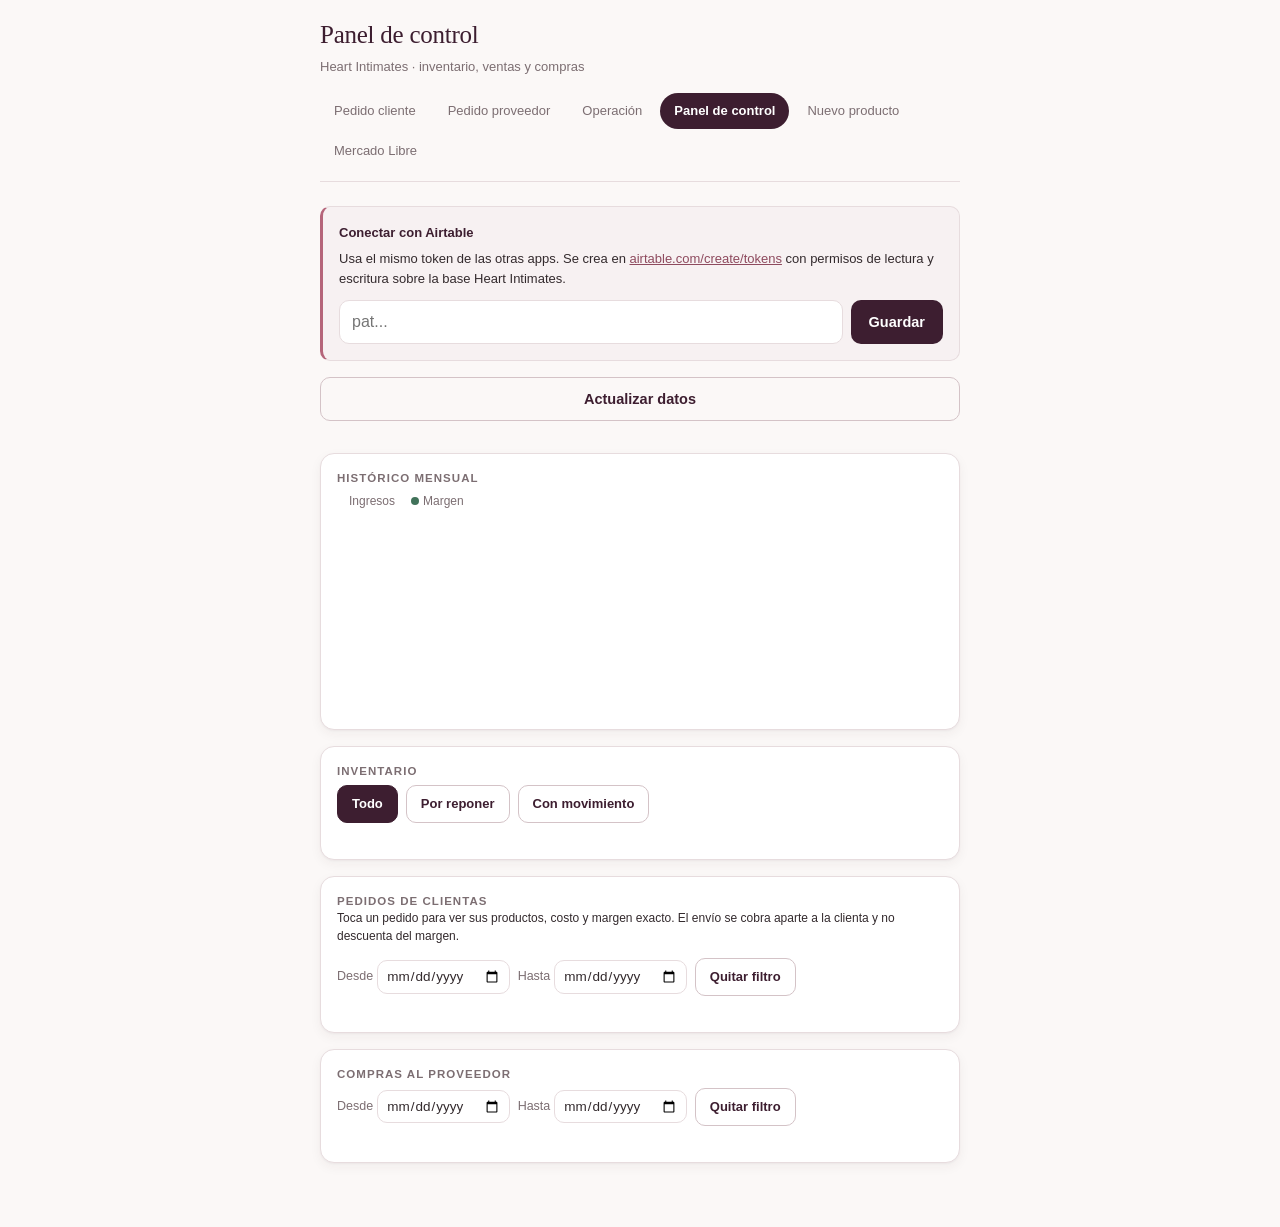
==== commit fbf775cd: "Add files via upload" ====
--- a/dashboard.html
+++ b/dashboard.html
@@ -16,13 +16,14 @@
   <a href="pedido-proveedor.html">Pedido proveedor</a>
   <a href="operacion.html">Operación</a>
   <a href="dashboard.html" class="activo">Panel de control</a>
-<a href="nuevo-producto.html">Nuevo producto</a>
-  </div>
+  <a href="nuevo-producto.html">Nuevo producto</a>
+  <a href="mercadolibre.html">Mercado Libre</a>
+</div>
 
 <div id="msg" class="msg"></div>
 
 <div id="config" class="config">
-  <b>Conectar con Airtable</b> <span id="badge"></span>
+  <b>Conectar con Airtable</b> <span id="badge-conexion"></span>
   <p style="margin:6px 0 0;color:var(--mut)">
     Usa el mismo token de las otras apps. Se crea en
     <a href="https://airtable.com/create/tokens" target="_blank">airtable.com/create/tokens</a>
@@ -85,69 +86,25 @@
 
 </div>
 
+<script src="app.js"></script>
 <script>
-const BASE_ID = "appBVPFSRXvHnoS96";
-const T_VARIANTES = "tblmmlhQOKmrLh44m";
-const T_PEDIDOS   = "tblZyQ9HNNQIRsimF";
-const T_COMPRAS   = "tblum45OxxlHknTRz";
-const T_DETALLE_VENTA = "tblOrV8Cva3DDxb09";
-const T_DETALLE_COMPRA = "tblhSZbhVHlwEospg";
+// La conexion, las utilidades y los identificadores estan en app.js
+const T_VARIANTES = T.VARIANTES;
+const T_PEDIDOS   = T.PEDIDOS;
+const T_COMPRAS   = T.COMPRAS;
+const T_DETALLE_VENTA = T.DETALLE_VENTA;
+const T_DETALLE_COMPRA = T.DETALLE_COMPRA;
 
 let VARIANTES = [], PEDIDOS = [], COMPRAS = [], DETALLE_VENTA = [], DETALLE_COMPRA = [];
 let filtroActual = 'todo';
 let pedidoAbierto = null;
 let compraAbierta = null;
 
-function getToken(){ return localStorage.getItem('airtable_token') || ''; }
-
-function guardarToken(){
-  const t = document.getElementById('token').value.trim();
-  if(!t.startsWith('pat')){ aviso('El token debe empezar con "pat".','err'); return; }
-  localStorage.setItem('airtable_token', t);
-  document.getElementById('token').value = '';
-  actualizarBadge();
-  cargarTodo();
-}
-
-function actualizarBadge(){
-  const b = document.getElementById('badge');
-  const cfg = document.getElementById('config');
-  if(getToken()){
-    b.innerHTML = '<span class="pill ok">Conectado</span>';
-    cfg.style.display = 'none';
-  } else {
-    b.textContent = '';
-    cfg.style.display = 'block';
-  }
-}
-
-function aviso(txt, tipo){
-  const m = document.getElementById('msg');
-  m.textContent = txt;
-  m.className = 'msg ' + tipo;
-}
-
-const money = n => '$' + Math.round(n||0).toLocaleString('es-CO');
-
-async function traerTodo(tabla, campos){
-  let registros = [], offset = '';
-  do {
-    const q = '?pageSize=100' +
-      campos.map(c => '&fields%5B%5D=' + encodeURIComponent(c)).join('') +
-      (offset ? '&offset=' + offset : '');
-    const r = await fetch(`https://api.airtable.com/v0/${BASE_ID}/${tabla}${q}`, {
-      headers: { 'Authorization': 'Bearer ' + getToken() }
-    });
-    if(!r.ok){
-      const e = await r.json().catch(()=>({}));
-      throw new Error(e.error?.message || ('Error ' + r.status));
-    }
-    const data = await r.json();
-    registros = registros.concat(data.records);
-    offset = data.offset || '';
-  } while(offset);
-  return registros;
-}
+
+
+
+
+
 
 function limpiarFechas(prefijo){
   document.getElementById(prefijo+'-desde').value = '';
